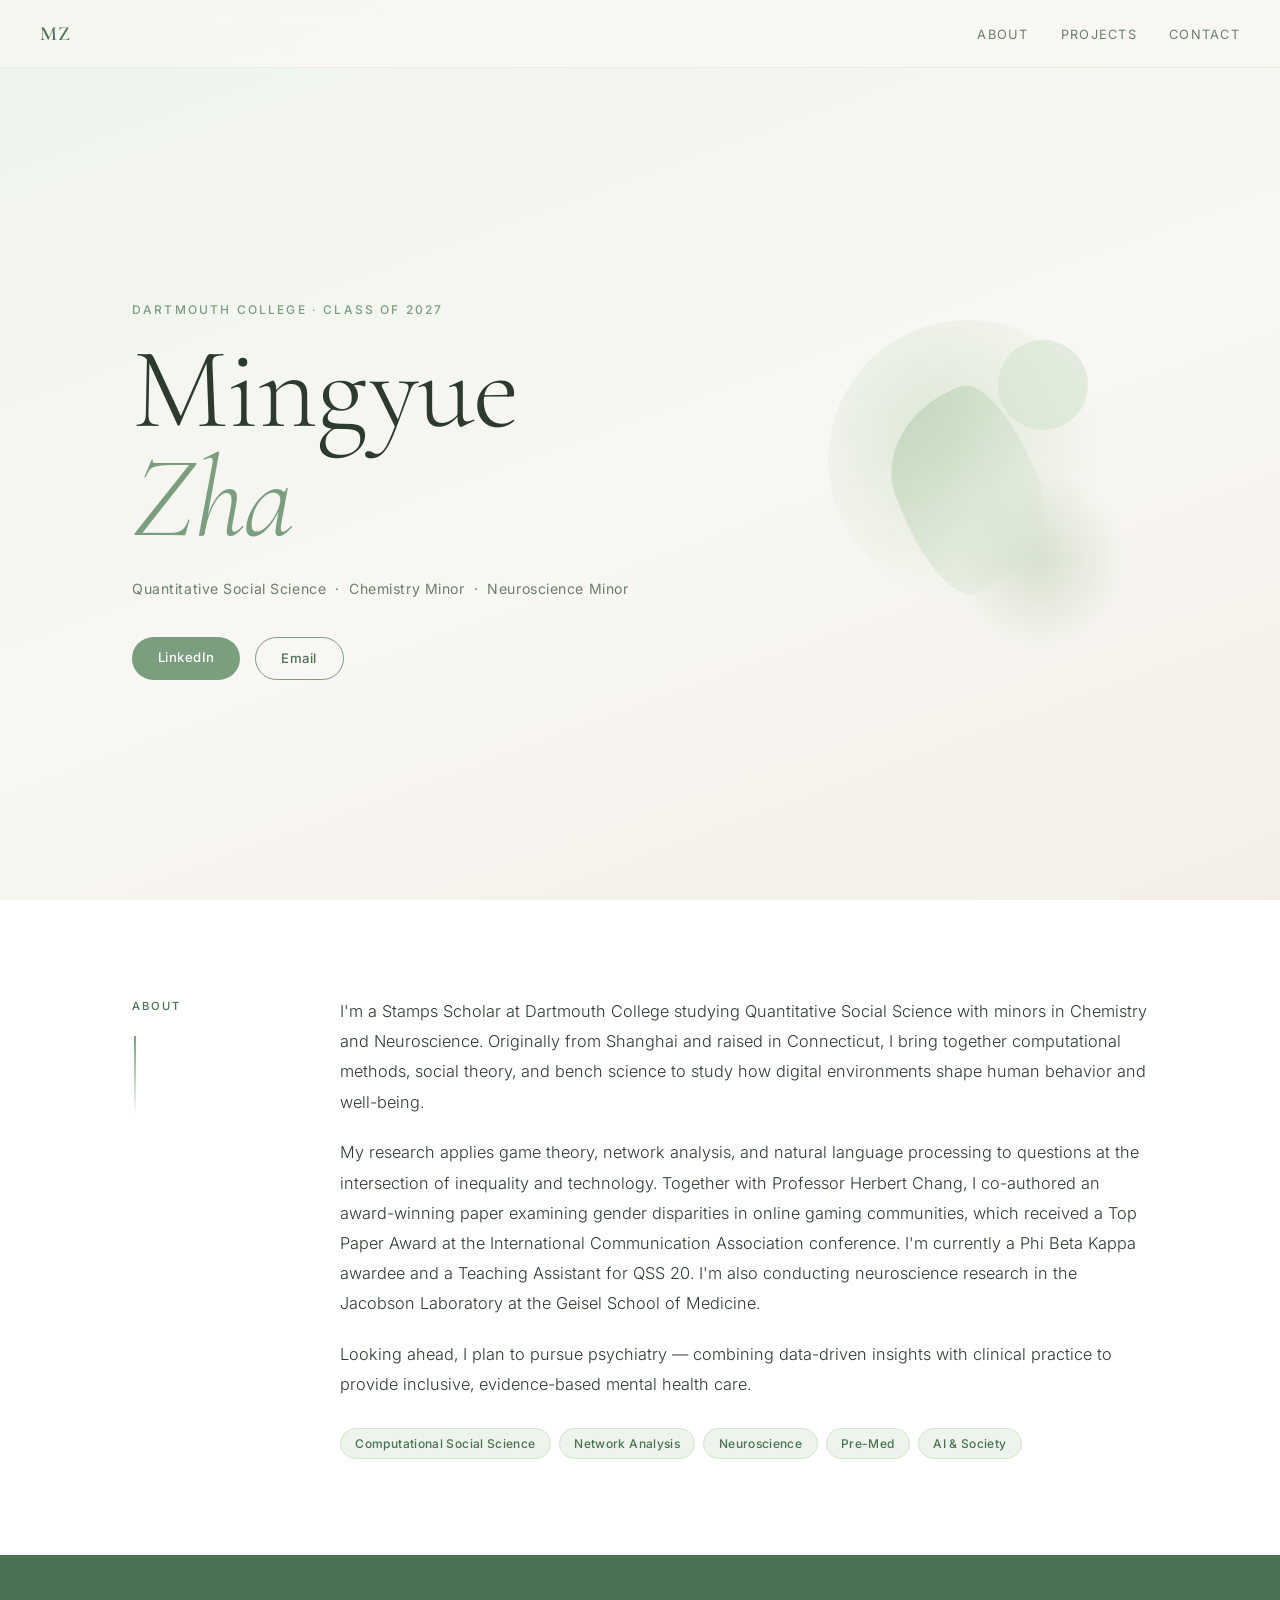
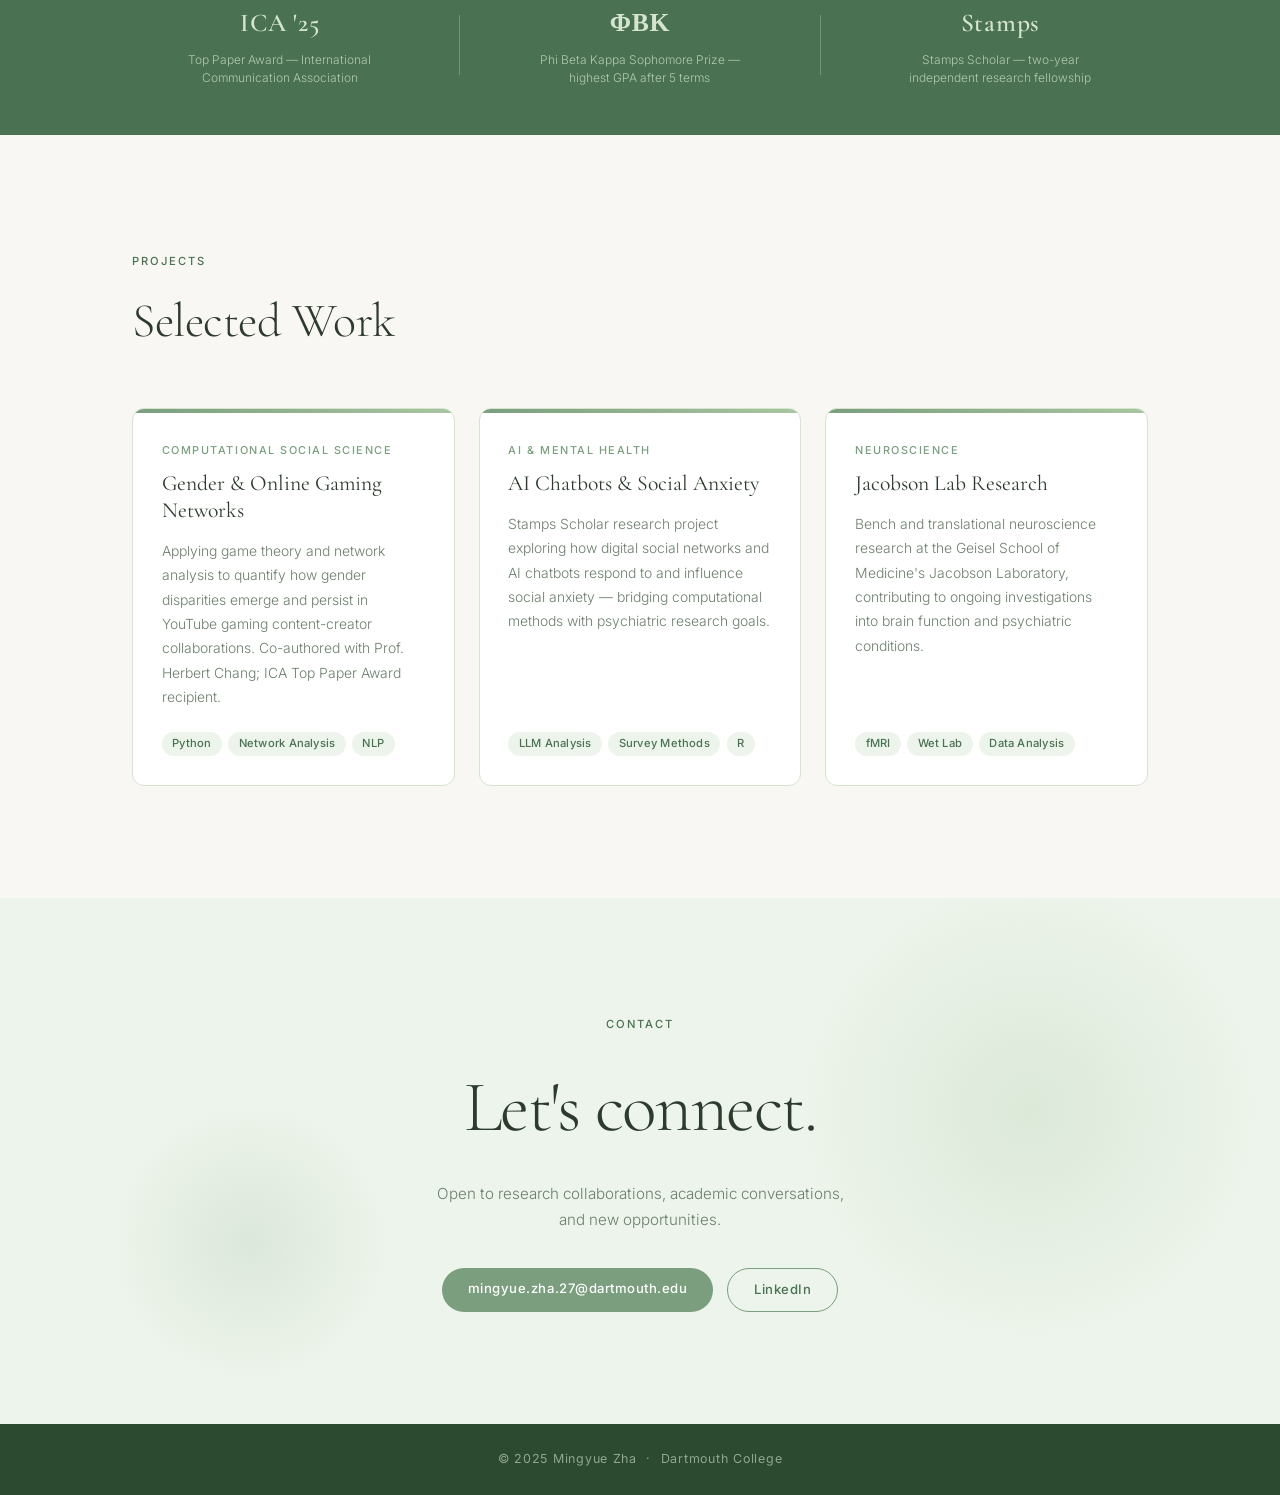
==== index.html @ 01a472b5 "Add files via upload" ====
<!DOCTYPE html>
<html lang="en">
<head>
  <meta charset="UTF-8" />
  <meta name="viewport" content="width=device-width, initial-scale=1.0" />
  <title>Mingyue Zha</title>
  <link rel="stylesheet" href="style.css" />
  <link rel="preconnect" href="https://fonts.googleapis.com" />
  <link rel="preconnect" href="https://fonts.gstatic.com" crossorigin />
  <link href="https://fonts.googleapis.com/css2?family=Cormorant+Garamond:ital,wght@0,300;0,400;0,600;1,300;1,400&family=Inter:wght@300;400;500&display=swap" rel="stylesheet" />
</head>
<body>

  <!-- Navigation -->
  <nav class="nav">
    <span class="nav-name">MZ</span>
    <ul class="nav-links">
      <li><a href="#about">About</a></li>
      <li><a href="#projects">Projects</a></li>
      <li><a href="#contact">Contact</a></li>
    </ul>
  </nav>

  <!-- Hero -->
  <header class="hero" id="about">
    <div class="hero-inner">
      <div class="hero-text">
        <p class="hero-tag">Dartmouth College · Class of 2027</p>
        <h1 class="hero-name">Mingyue<br><em>Zha</em></h1>
        <p class="hero-subtitle">
          Quantitative Social Science &nbsp;·&nbsp;
          Chemistry Minor &nbsp;·&nbsp; Neuroscience Minor
        </p>
        <div class="hero-links">
          <a class="btn" href="https://www.linkedin.com/in/mingyuezha/" target="_blank" rel="noopener">LinkedIn</a>
          <a class="btn btn-outline" href="mailto:mingyue.zha.27@dartmouth.edu">Email</a>
        </div>
      </div>
      <div class="hero-deco" aria-hidden="true">
        <div class="deco-circle deco-1"></div>
        <div class="deco-circle deco-2"></div>
        <div class="deco-circle deco-3"></div>
        <div class="deco-leaf"></div>
      </div>
    </div>
  </header>

  <!-- Bio -->
  <section class="bio-section">
    <div class="container bio-grid">
      <div class="bio-label-col">
        <span class="section-label">About</span>
        <div class="bio-line"></div>
      </div>
      <div class="bio-content">
        <p class="bio-text">
          I'm a Stamps Scholar at Dartmouth College studying Quantitative Social Science
          with minors in Chemistry and Neuroscience. Originally from Shanghai and raised in
          Connecticut, I bring together computational methods, social theory, and bench science
          to study how digital environments shape human behavior and well-being.
        </p>
        <p class="bio-text">
          My research applies game theory, network analysis, and natural language processing
          to questions at the intersection of inequality and technology. Together with
          Professor Herbert Chang, I co-authored an award-winning paper examining gender
          disparities in online gaming communities, which received a Top Paper Award at the
          International Communication Association conference. I'm currently a Phi Beta Kappa
          awardee and a Teaching Assistant for QSS 20. I'm also conducting neuroscience
          research in the Jacobson Laboratory at the Geisel School of Medicine.
        </p>
        <p class="bio-text">
          Looking ahead, I plan to pursue psychiatry — combining data-driven insights with
          clinical practice to provide inclusive, evidence-based mental health care.
        </p>
        <div class="bio-tags">
          <span class="tag">Computational Social Science</span>
          <span class="tag">Network Analysis</span>
          <span class="tag">Neuroscience</span>
          <span class="tag">Pre-Med</span>
          <span class="tag">AI &amp; Society</span>
        </div>
      </div>
    </div>
  </section>

  <!-- Achievements strip -->
  <section class="achievements">
    <div class="container achievements-grid">
      <div class="achievement-item">
        <span class="achievement-num">ICA '25</span>
        <span class="achievement-desc">Top Paper Award — International Communication Association</span>
      </div>
      <div class="divider-v" aria-hidden="true"></div>
      <div class="achievement-item">
        <span class="achievement-num">ΦΒΚ</span>
        <span class="achievement-desc">Phi Beta Kappa Sophomore Prize — highest GPA after 5 terms</span>
      </div>
      <div class="divider-v" aria-hidden="true"></div>
      <div class="achievement-item">
        <span class="achievement-num">Stamps</span>
        <span class="achievement-desc">Stamps Scholar — two-year independent research fellowship</span>
      </div>
    </div>
  </section>

  <!-- Projects -->
  <section class="projects-section" id="projects">
    <div class="container">
      <div class="section-header">
        <span class="section-label">Projects</span>
        <h2 class="section-title">Selected Work</h2>
      </div>
      <div class="projects-grid">

        <article class="project-card">
          <div class="card-accent"></div>
          <div class="card-body">
            <span class="card-tag">Computational Social Science</span>
            <h3 class="card-title">Gender &amp; Online Gaming Networks</h3>
            <p class="card-desc">
              Applying game theory and network analysis to quantify how gender disparities
              emerge and persist in YouTube gaming content-creator collaborations.
              Co-authored with Prof. Herbert Chang; ICA Top Paper Award recipient.
            </p>
            <div class="card-footer">
              <span class="card-tech">Python</span>
              <span class="card-tech">Network Analysis</span>
              <span class="card-tech">NLP</span>
            </div>
          </div>
        </article>

        <article class="project-card">
          <div class="card-accent"></div>
          <div class="card-body">
            <span class="card-tag">AI &amp; Mental Health</span>
            <h3 class="card-title">AI Chatbots &amp; Social Anxiety</h3>
            <p class="card-desc">
              Stamps Scholar research project exploring how digital social networks and
              AI chatbots respond to and influence social anxiety — bridging computational
              methods with psychiatric research goals.
            </p>
            <div class="card-footer">
              <span class="card-tech">LLM Analysis</span>
              <span class="card-tech">Survey Methods</span>
              <span class="card-tech">R</span>
            </div>
          </div>
        </article>

        <article class="project-card">
          <div class="card-accent"></div>
          <div class="card-body">
            <span class="card-tag">Neuroscience</span>
            <h3 class="card-title">Jacobson Lab Research</h3>
            <p class="card-desc">
              Bench and translational neuroscience research at the Geisel School of
              Medicine's Jacobson Laboratory, contributing to ongoing investigations
              into brain function and psychiatric conditions.
            </p>
            <div class="card-footer">
              <span class="card-tech">fMRI</span>
              <span class="card-tech">Wet Lab</span>
              <span class="card-tech">Data Analysis</span>
            </div>
          </div>
        </article>

      </div>
    </div>
  </section>

  <!-- Contact -->
  <section class="contact-section" id="contact">
    <div class="container contact-inner">
      <div class="contact-deco" aria-hidden="true">
        <div class="deco-circle deco-c1"></div>
        <div class="deco-circle deco-c2"></div>
      </div>
      <p class="section-label">Contact</p>
      <h2 class="contact-heading">Let's connect.</h2>
      <p class="contact-sub">
        Open to research collaborations, academic conversations, and new opportunities.
      </p>
      <div class="contact-links">
        <a class="btn" href="mailto:mingyue.zha.27@dartmouth.edu">
          mingyue.zha.27@dartmouth.edu
        </a>
        <a class="btn btn-outline" href="https://www.linkedin.com/in/mingyuezha/" target="_blank" rel="noopener">
          LinkedIn
        </a>
      </div>
    </div>
  </section>

  <!-- Footer -->
  <footer class="footer">
    <p>© 2025 Mingyue Zha &nbsp;·&nbsp; Dartmouth College</p>
  </footer>

</body>
</html>
---- style.css ----
/* ===== Reset & Base ===== */
*, *::before, *::after {
  box-sizing: border-box;
  margin: 0;
  padding: 0;
}

:root {
  --sage:        #7A9E7E;
  --sage-light:  #A8C5A0;
  --sage-pale:   #D4E4CF;
  --sage-mist:   #EDF4EB;
  --sage-deep:   #4A7252;
  --sage-dark:   #2C4A30;
  --cream:       #F9F7F3;
  --cream-warm:  #F3EFE8;
  --text:        #2D3B2E;
  --text-muted:  #6B7F6C;
  --white:       #FFFFFF;

  --font-serif:  'Cormorant Garamond', Georgia, serif;
  --font-sans:   'Inter', system-ui, sans-serif;

  --radius:      12px;
  --radius-sm:   6px;
  --transition:  0.28s ease;
}

html {
  scroll-behavior: smooth;
}

body {
  font-family: var(--font-sans);
  background-color: var(--cream);
  color: var(--text);
  line-height: 1.6;
  font-size: 16px;
  overflow-x: hidden;
}

a {
  color: inherit;
  text-decoration: none;
}

/* ===== Utility ===== */
.container {
  max-width: 1080px;
  margin: 0 auto;
  padding: 0 2rem;
}

.section-label {
  display: inline-block;
  font-family: var(--font-sans);
  font-size: 0.7rem;
  font-weight: 500;
  letter-spacing: 0.18em;
  text-transform: uppercase;
  color: var(--sage-deep);
  margin-bottom: 0.5rem;
}

/* ===== Buttons ===== */
.btn {
  display: inline-block;
  padding: 0.65rem 1.6rem;
  background: var(--sage);
  color: var(--white);
  border-radius: 100px;
  font-family: var(--font-sans);
  font-size: 0.82rem;
  font-weight: 500;
  letter-spacing: 0.04em;
  transition: background var(--transition), transform var(--transition), box-shadow var(--transition);
}

.btn:hover {
  background: var(--sage-deep);
  transform: translateY(-2px);
  box-shadow: 0 6px 20px rgba(74, 114, 82, 0.22);
}

.btn-outline {
  background: transparent;
  color: var(--sage-deep);
  border: 1.5px solid var(--sage);
}

.btn-outline:hover {
  background: var(--sage-mist);
  color: var(--sage-deep);
  box-shadow: 0 6px 20px rgba(74, 114, 82, 0.12);
}

/* ===== Navigation ===== */
.nav {
  position: fixed;
  top: 0;
  left: 0;
  right: 0;
  z-index: 100;
  display: flex;
  align-items: center;
  justify-content: space-between;
  padding: 1.1rem 2.5rem;
  background: rgba(249, 247, 243, 0.88);
  backdrop-filter: blur(14px);
  -webkit-backdrop-filter: blur(14px);
  border-bottom: 1px solid rgba(212, 228, 207, 0.5);
}

.nav-name {
  font-family: var(--font-serif);
  font-size: 1.25rem;
  font-weight: 600;
  color: var(--sage-deep);
  letter-spacing: 0.04em;
}

.nav-links {
  list-style: none;
  display: flex;
  gap: 2rem;
}

.nav-links a {
  font-size: 0.8rem;
  font-weight: 400;
  letter-spacing: 0.1em;
  text-transform: uppercase;
  color: var(--text-muted);
  transition: color var(--transition);
}

.nav-links a:hover {
  color: var(--sage-deep);
}

/* ===== Hero ===== */
.hero {
  min-height: 100vh;
  display: flex;
  align-items: center;
  background: linear-gradient(160deg, var(--sage-mist) 0%, var(--cream) 55%, var(--cream-warm) 100%);
  padding-top: 5rem;
  position: relative;
  overflow: hidden;
}

.hero-inner {
  container: inline-size;
  max-width: 1080px;
  margin: 0 auto;
  padding: 4rem 2rem;
  display: flex;
  align-items: center;
  justify-content: space-between;
  gap: 3rem;
  width: 100%;
}

.hero-text {
  max-width: 560px;
}

.hero-tag {
  font-size: 0.75rem;
  font-weight: 500;
  letter-spacing: 0.18em;
  text-transform: uppercase;
  color: var(--sage);
  margin-bottom: 1rem;
}

.hero-name {
  font-family: var(--font-serif);
  font-size: clamp(4rem, 9vw, 7.5rem);
  font-weight: 300;
  line-height: 0.95;
  color: var(--text);
  margin-bottom: 1.4rem;
  letter-spacing: -0.01em;
}

.hero-name em {
  font-style: italic;
  color: var(--sage);
}

.hero-subtitle {
  font-size: 0.88rem;
  color: var(--text-muted);
  letter-spacing: 0.04em;
  margin-bottom: 2.2rem;
  line-height: 1.8;
}

.hero-links {
  display: flex;
  gap: 0.9rem;
  flex-wrap: wrap;
}

/* ===== Hero Decorative ===== */
.hero-deco {
  position: relative;
  width: 360px;
  height: 360px;
  flex-shrink: 0;
}

.deco-circle {
  position: absolute;
  border-radius: 50%;
}

.deco-1 {
  width: 280px;
  height: 280px;
  background: radial-gradient(circle at 40% 40%, var(--sage-pale), transparent 70%);
  top: 10px;
  left: 40px;
  opacity: 0.8;
}

.deco-2 {
  width: 180px;
  height: 180px;
  background: radial-gradient(circle, rgba(168, 197, 160, 0.4), transparent 70%);
  bottom: 20px;
  right: 20px;
}

.deco-3 {
  width: 90px;
  height: 90px;
  background: var(--sage-pale);
  top: 30px;
  right: 60px;
  opacity: 0.6;
}

.deco-leaf {
  position: absolute;
  width: 140px;
  height: 200px;
  background: linear-gradient(145deg, var(--sage-light) 0%, var(--sage-pale) 60%, transparent 100%);
  border-radius: 70% 30% 70% 30% / 40% 60% 40% 60%;
  top: 50%;
  left: 50%;
  transform: translate(-50%, -50%) rotate(-20deg);
  opacity: 0.55;
}

/* ===== Bio Section ===== */
.bio-section {
  padding: 6rem 0;
  background: var(--white);
}

.bio-grid {
  display: grid;
  grid-template-columns: 160px 1fr;
  gap: 0 3rem;
  align-items: start;
}

.bio-label-col {
  display: flex;
  flex-direction: column;
  align-items: flex-start;
  padding-top: 0.15rem;
}

.bio-line {
  width: 2px;
  height: 80px;
  background: linear-gradient(to bottom, var(--sage), transparent);
  margin-top: 0.7rem;
  margin-left: 0.1rem;
}

.bio-text {
  font-size: 1.02rem;
  color: var(--text);
  line-height: 1.85;
  margin-bottom: 1.3rem;
  font-weight: 300;
}

.bio-text:last-of-type {
  margin-bottom: 1.8rem;
}

.bio-tags {
  display: flex;
  flex-wrap: wrap;
  gap: 0.5rem;
}

.tag {
  display: inline-block;
  padding: 0.3rem 0.9rem;
  background: var(--sage-mist);
  color: var(--sage-deep);
  border-radius: 100px;
  font-size: 0.75rem;
  font-weight: 500;
  letter-spacing: 0.03em;
  border: 1px solid var(--sage-pale);
}

/* ===== Achievements Strip ===== */
.achievements {
  background: var(--sage-deep);
  padding: 3rem 0;
}

.achievements-grid {
  display: grid;
  grid-template-columns: 1fr auto 1fr auto 1fr;
  gap: 1rem 2rem;
  align-items: center;
}

.achievement-item {
  display: flex;
  flex-direction: column;
  align-items: center;
  text-align: center;
  gap: 0.4rem;
}

.achievement-num {
  font-family: var(--font-serif);
  font-size: 1.6rem;
  font-weight: 600;
  color: var(--sage-pale);
  letter-spacing: 0.03em;
}

.achievement-desc {
  font-size: 0.75rem;
  color: rgba(212, 228, 207, 0.75);
  line-height: 1.5;
  max-width: 200px;
  font-weight: 300;
}

.divider-v {
  width: 1px;
  height: 60px;
  background: rgba(212, 228, 207, 0.3);
}

/* ===== Projects Section ===== */
.projects-section {
  padding: 7rem 0;
  background: var(--cream);
}

.section-header {
  margin-bottom: 3rem;
}

.section-title {
  font-family: var(--font-serif);
  font-size: clamp(2rem, 4vw, 3rem);
  font-weight: 300;
  color: var(--text);
  letter-spacing: -0.01em;
  margin-top: 0.3rem;
}

.projects-grid {
  display: grid;
  grid-template-columns: repeat(3, 1fr);
  gap: 1.5rem;
}

.project-card {
  background: var(--white);
  border-radius: var(--radius);
  overflow: hidden;
  border: 1px solid var(--sage-pale);
  transition: transform var(--transition), box-shadow var(--transition);
  display: flex;
  flex-direction: column;
}

.project-card:hover {
  transform: translateY(-6px);
  box-shadow: 0 18px 48px rgba(74, 114, 82, 0.12);
}

.card-accent {
  height: 4px;
  background: linear-gradient(90deg, var(--sage), var(--sage-light));
}

.card-body {
  padding: 1.8rem;
  display: flex;
  flex-direction: column;
  flex: 1;
}

.card-tag {
  font-size: 0.68rem;
  font-weight: 500;
  letter-spacing: 0.14em;
  text-transform: uppercase;
  color: var(--sage);
  margin-bottom: 0.7rem;
}

.card-title {
  font-family: var(--font-serif);
  font-size: 1.35rem;
  font-weight: 400;
  line-height: 1.25;
  color: var(--text);
  margin-bottom: 0.9rem;
}

.card-desc {
  font-size: 0.87rem;
  color: var(--text-muted);
  line-height: 1.75;
  flex: 1;
  font-weight: 300;
}

.card-footer {
  margin-top: 1.4rem;
  display: flex;
  flex-wrap: wrap;
  gap: 0.4rem;
}

.card-tech {
  font-size: 0.7rem;
  padding: 0.2rem 0.65rem;
  background: var(--sage-mist);
  color: var(--sage-deep);
  border-radius: 100px;
  font-weight: 500;
  letter-spacing: 0.02em;
}

/* ===== Contact Section ===== */
.contact-section {
  padding: 7rem 0;
  background: var(--sage-mist);
  position: relative;
  overflow: hidden;
}

.contact-inner {
  position: relative;
  z-index: 2;
  text-align: center;
}

.contact-deco {
  position: absolute;
  inset: 0;
  pointer-events: none;
}

.deco-c1 {
  width: 500px;
  height: 500px;
  background: radial-gradient(circle, rgba(168, 197, 160, 0.25), transparent 65%);
  top: -150px;
  right: -100px;
}

.deco-c2 {
  width: 300px;
  height: 300px;
  background: radial-gradient(circle, rgba(122, 158, 126, 0.15), transparent 65%);
  bottom: -80px;
  left: 0;
}

.contact-heading {
  font-family: var(--font-serif);
  font-size: clamp(2.5rem, 6vw, 4.5rem);
  font-weight: 300;
  color: var(--text);
  letter-spacing: -0.02em;
  margin-top: 0.5rem;
  margin-bottom: 1rem;
}

.contact-sub {
  font-size: 0.95rem;
  color: var(--text-muted);
  margin-bottom: 2.2rem;
  font-weight: 300;
  max-width: 420px;
  margin-left: auto;
  margin-right: auto;
  line-height: 1.7;
}

.contact-links {
  display: flex;
  gap: 0.9rem;
  justify-content: center;
  flex-wrap: wrap;
}

/* ===== Footer ===== */
.footer {
  background: var(--sage-dark);
  color: rgba(212, 228, 207, 0.6);
  text-align: center;
  padding: 1.6rem 2rem;
  font-size: 0.78rem;
  letter-spacing: 0.06em;
}

/* ===== Responsive ===== */
@media (max-width: 900px) {
  .hero-deco {
    display: none;
  }

  .hero-inner {
    justify-content: flex-start;
  }

  .bio-grid {
    grid-template-columns: 1fr;
    gap: 1rem;
  }

  .bio-label-col {
    flex-direction: row;
    align-items: center;
    gap: 1rem;
  }

  .bio-line {
    width: 40px;
    height: 2px;
    margin-top: 0;
    background: linear-gradient(to right, var(--sage), transparent);
  }

  .achievements-grid {
    grid-template-columns: 1fr;
    gap: 2rem;
    text-align: center;
  }

  .divider-v {
    width: 60px;
    height: 1px;
    background: rgba(212, 228, 207, 0.3);
    margin: 0 auto;
  }

  .projects-grid {
    grid-template-columns: 1fr;
  }
}

@media (max-width: 600px) {
  .nav {
    padding: 1rem 1.2rem;
  }

  .nav-links {
    gap: 1.2rem;
  }

  .hero-name {
    font-size: 3.8rem;
  }

  .container {
    padding: 0 1.2rem;
  }

  .bio-section,
  .projects-section,
  .contact-section {
    padding: 4rem 0;
  }

  .achievements {
    padding: 2.5rem 0;
  }
}
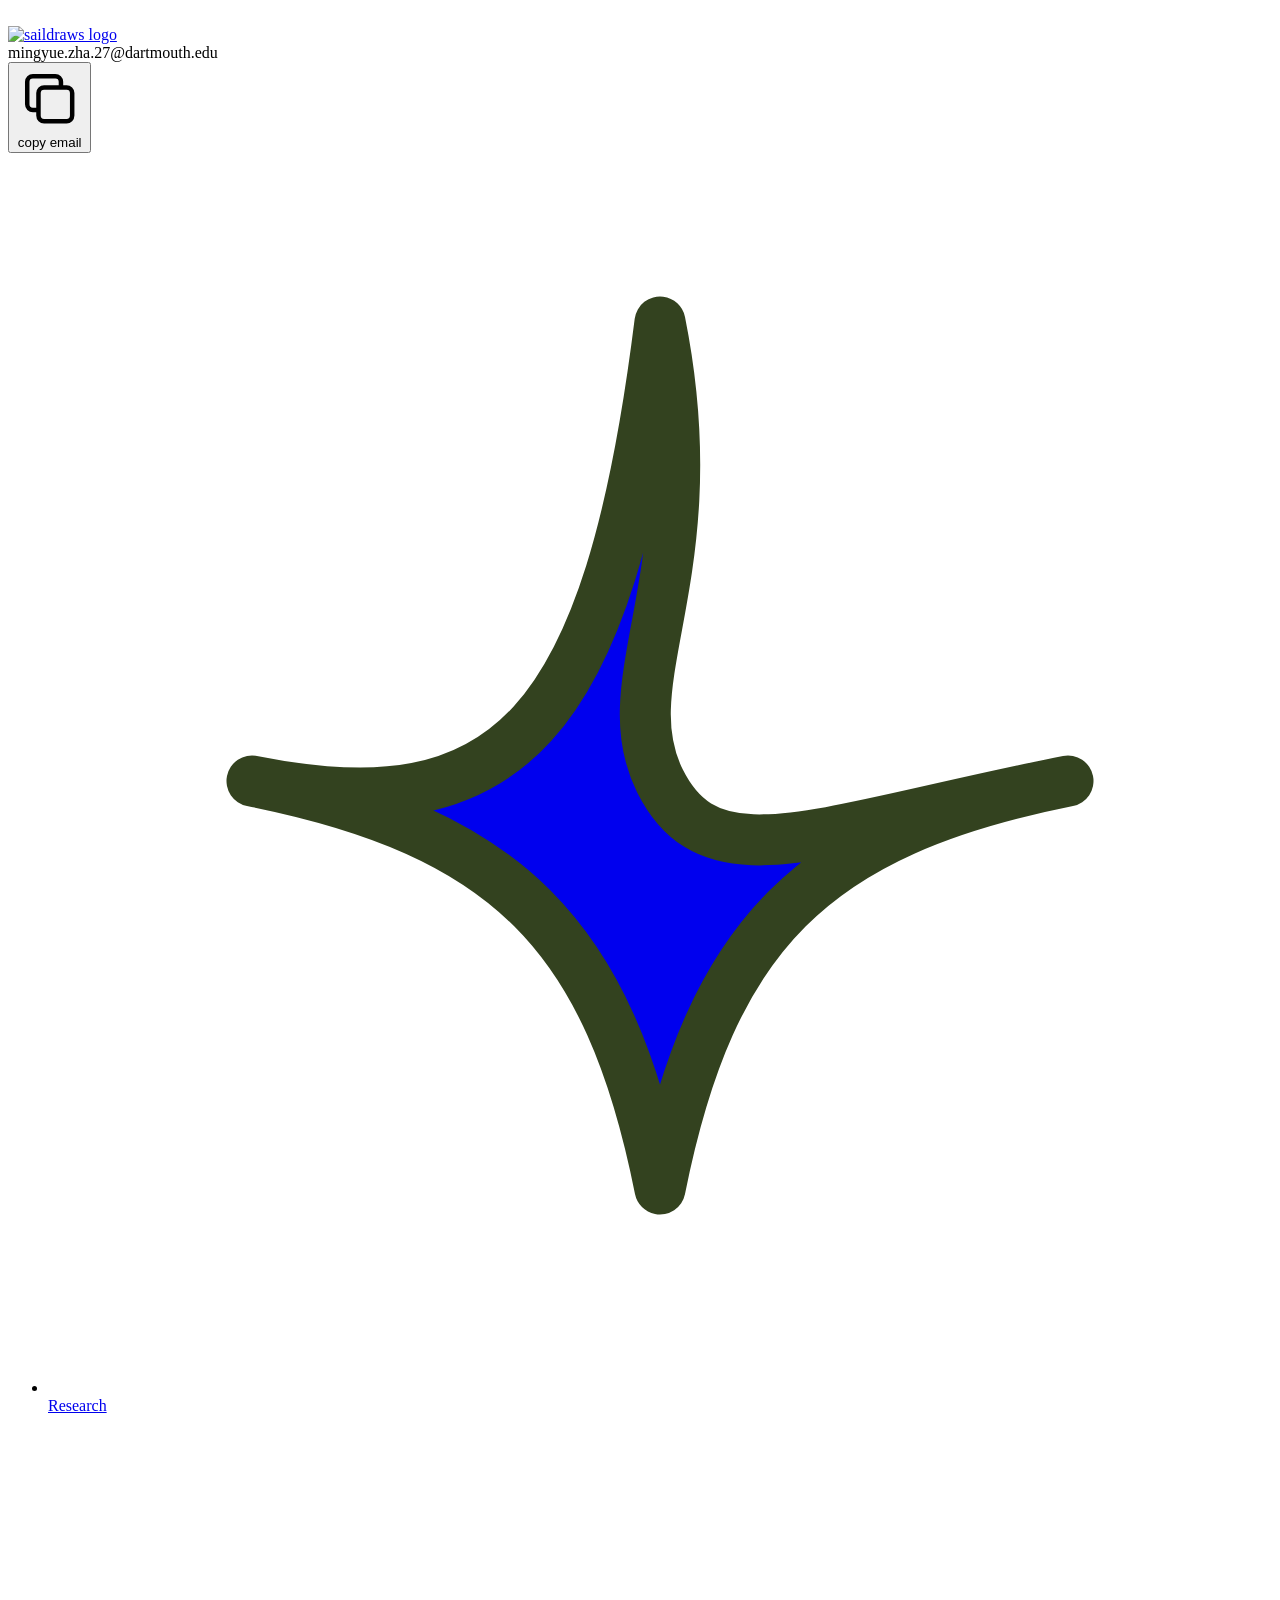
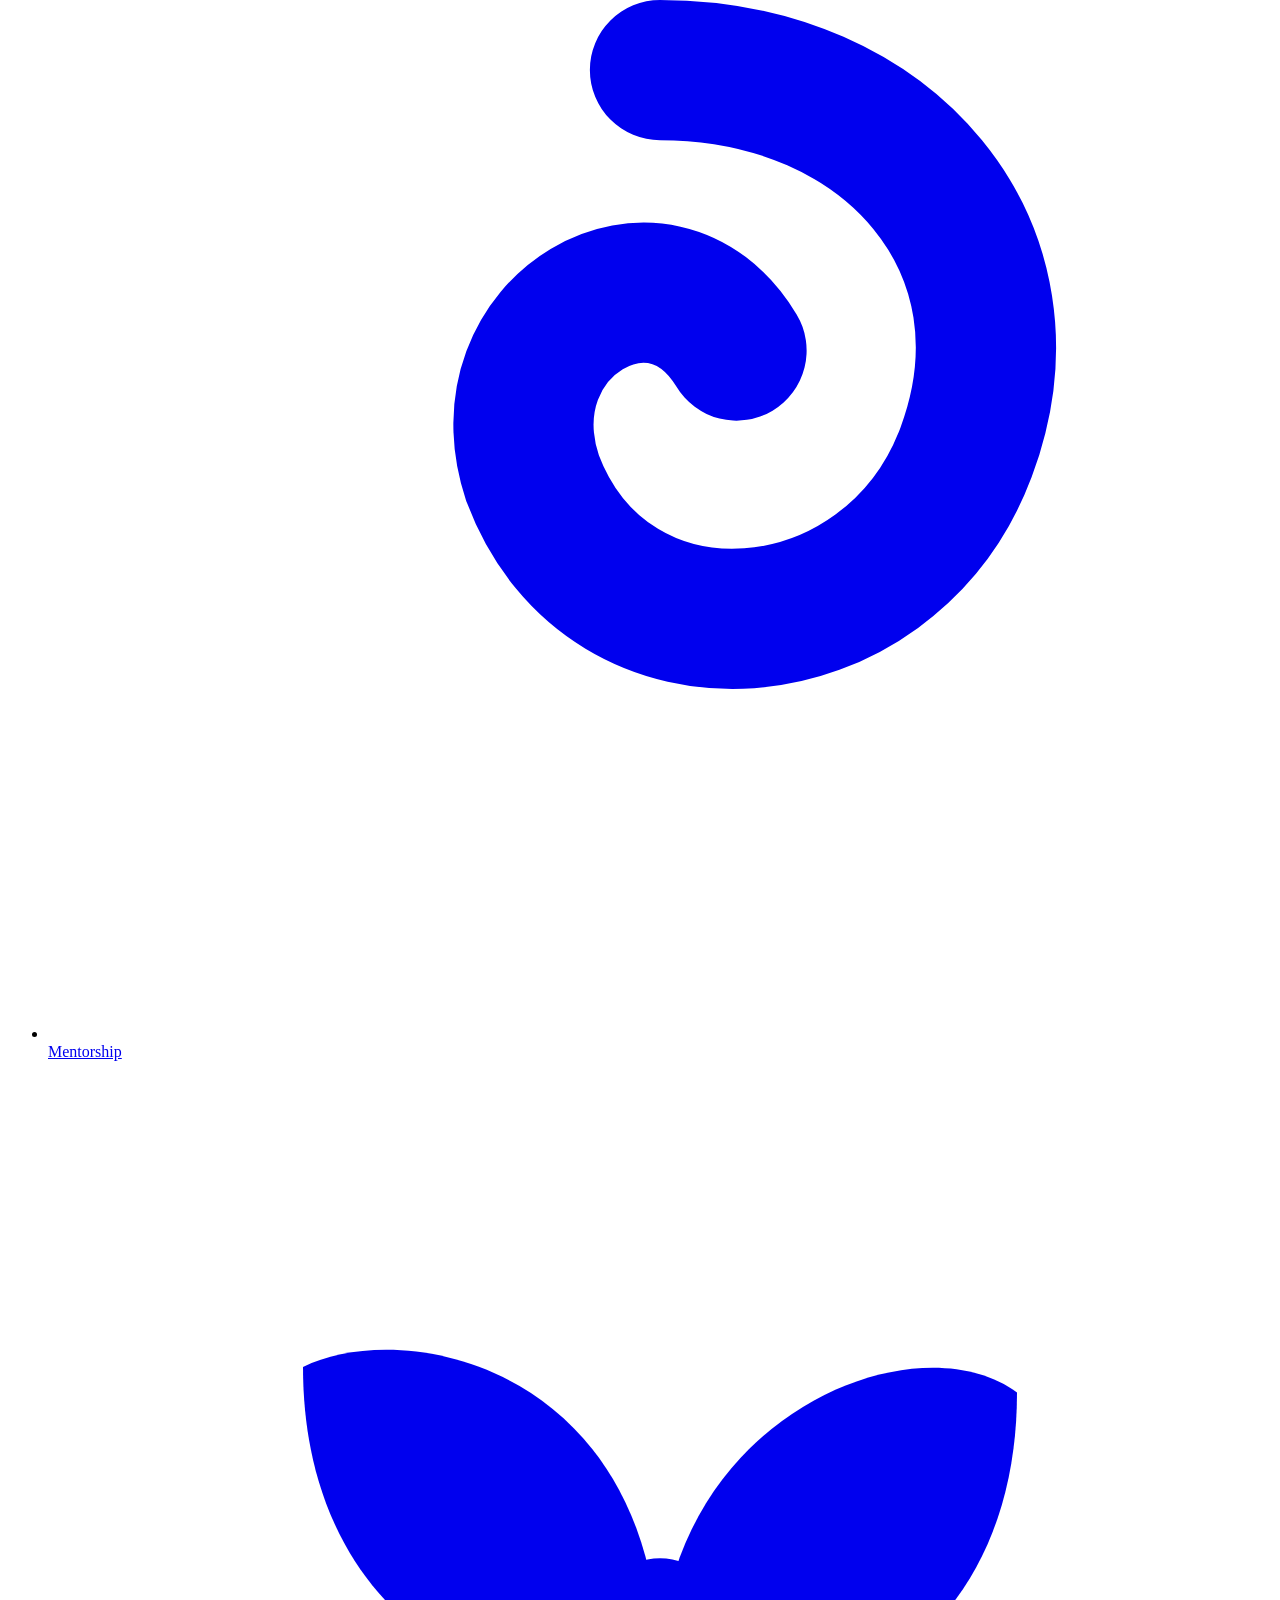
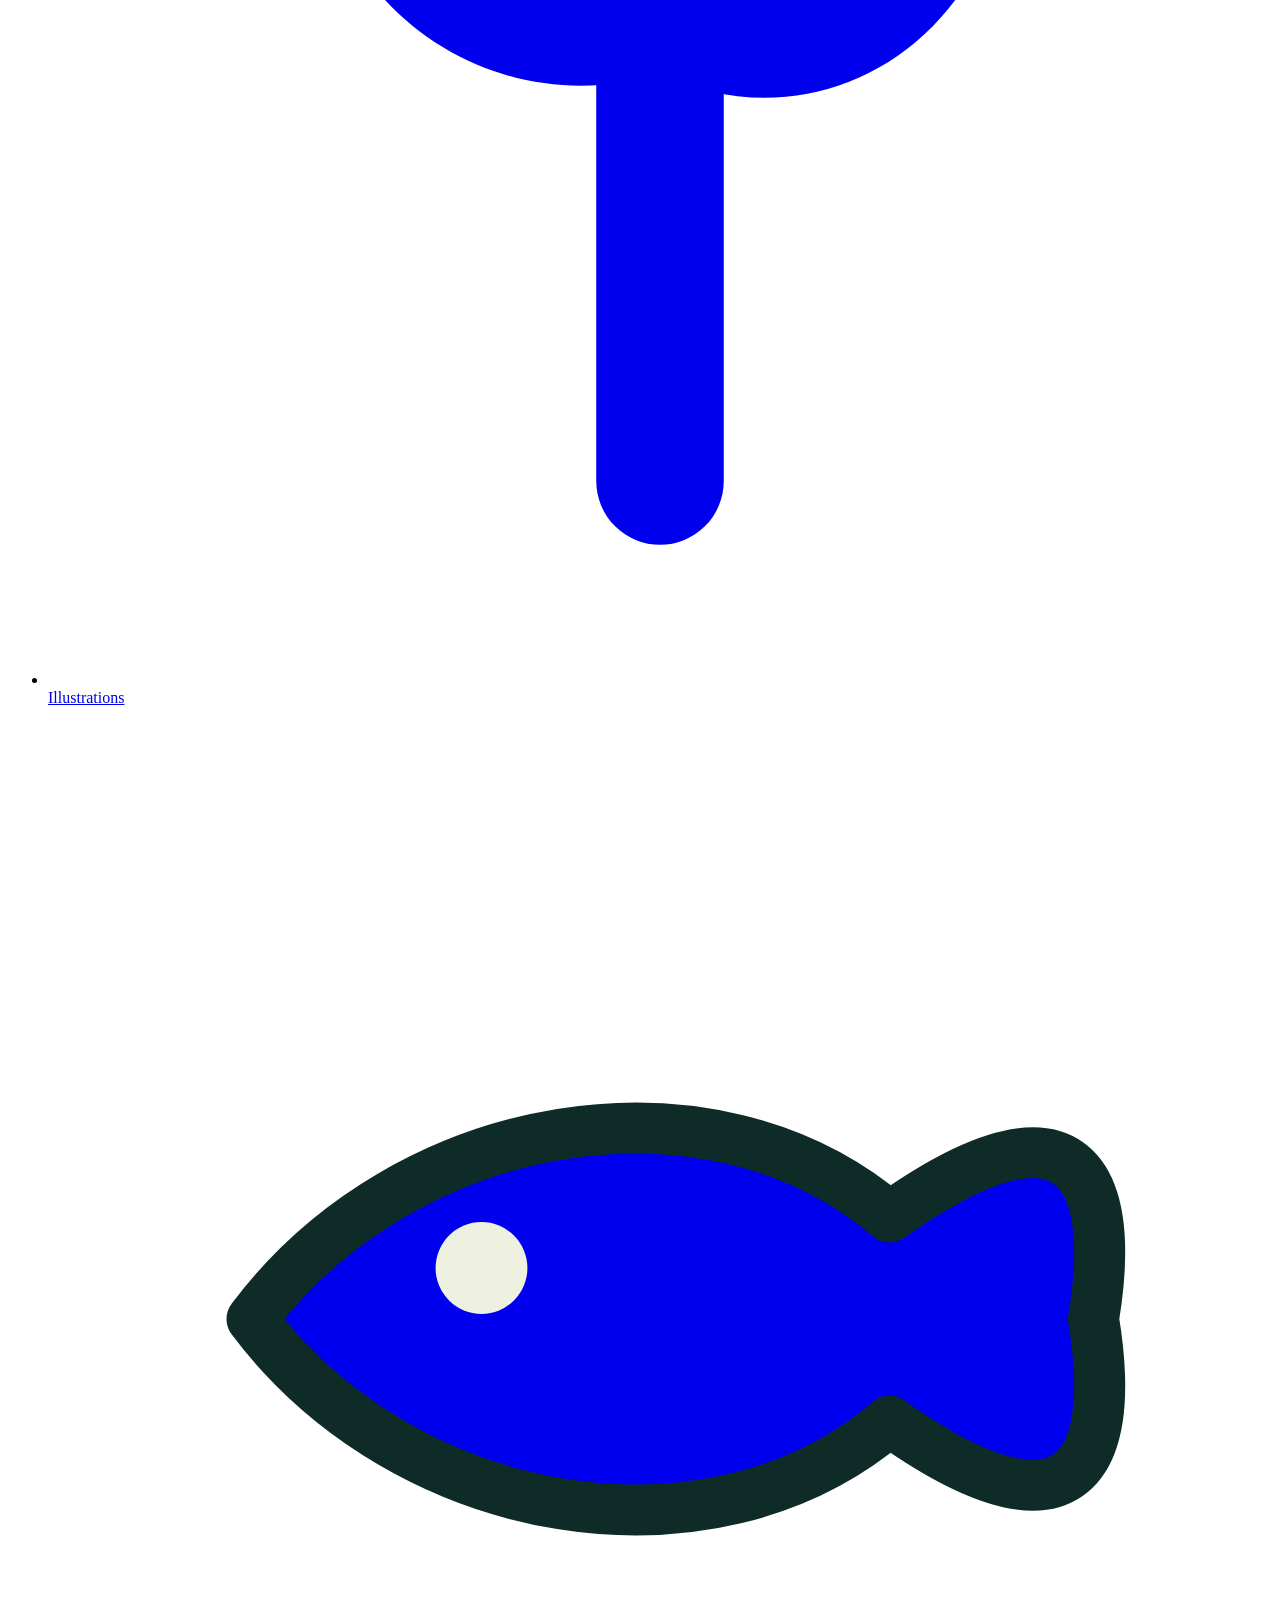
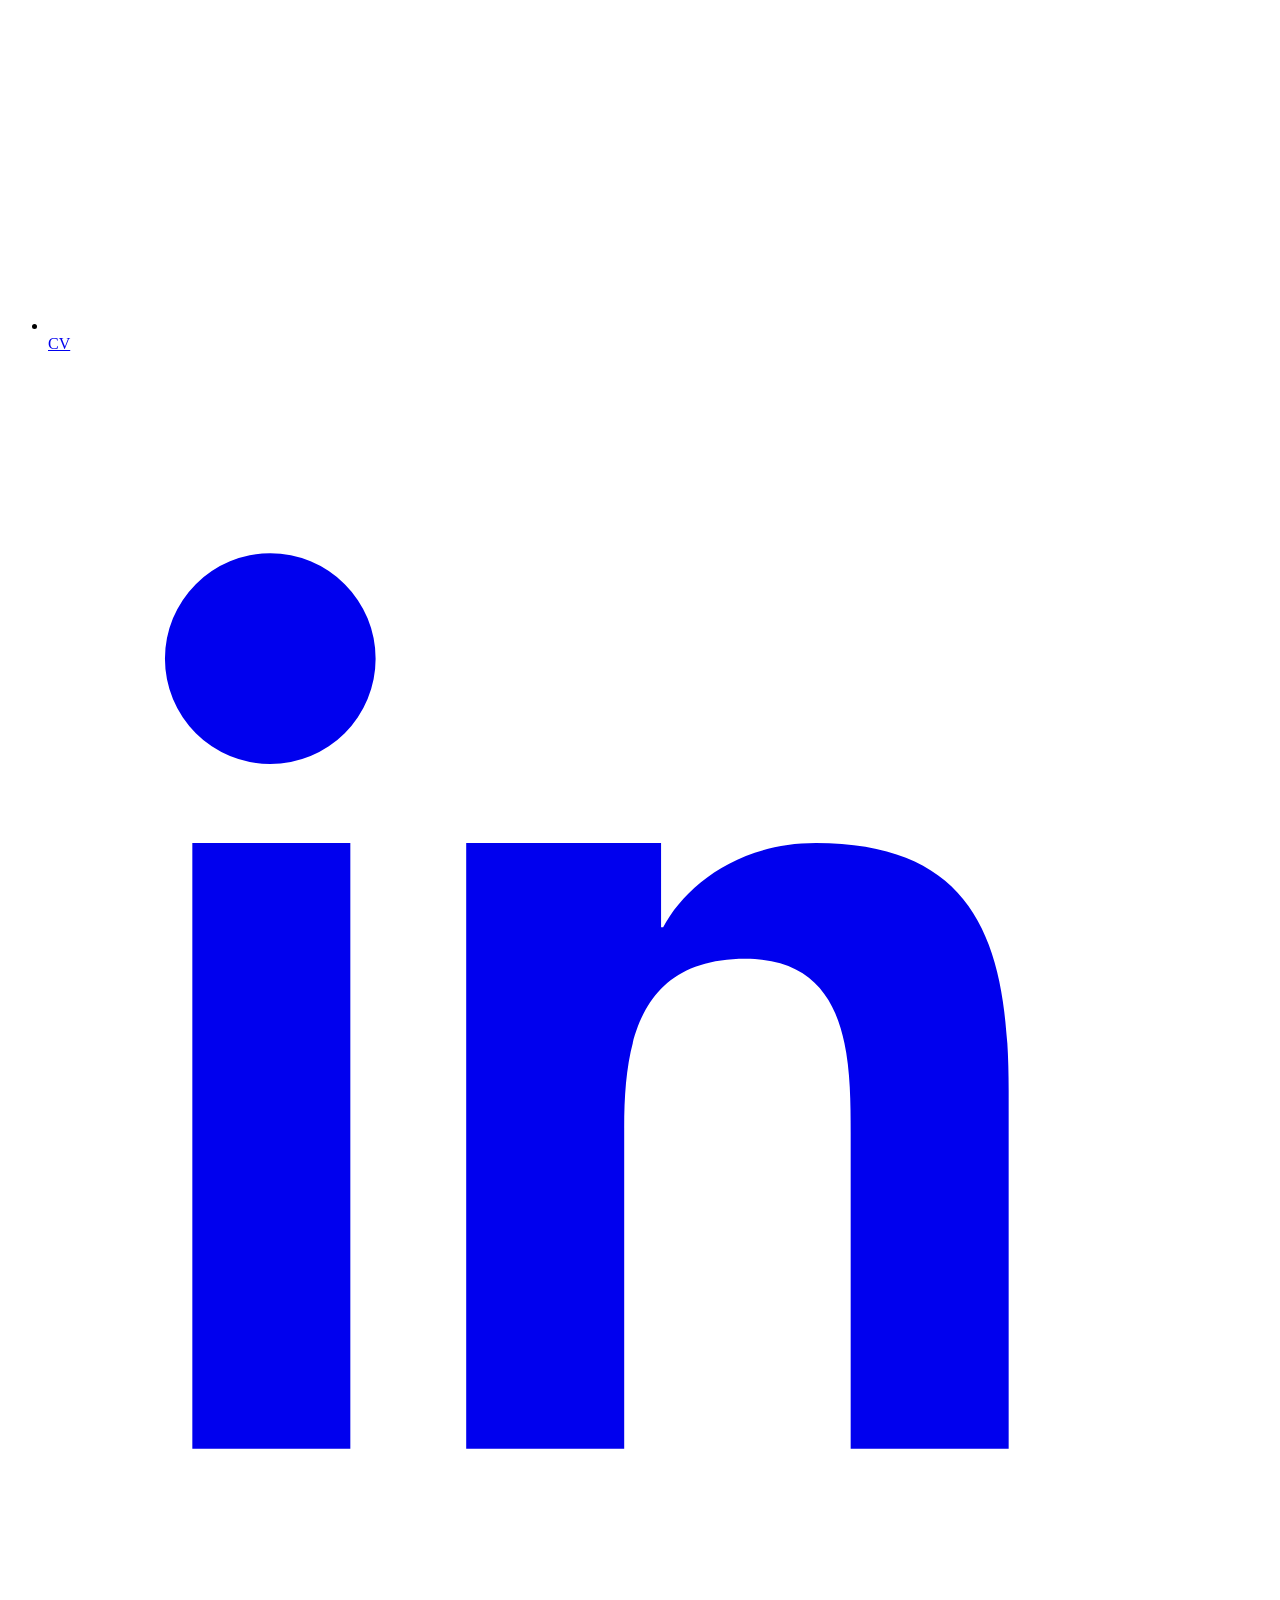
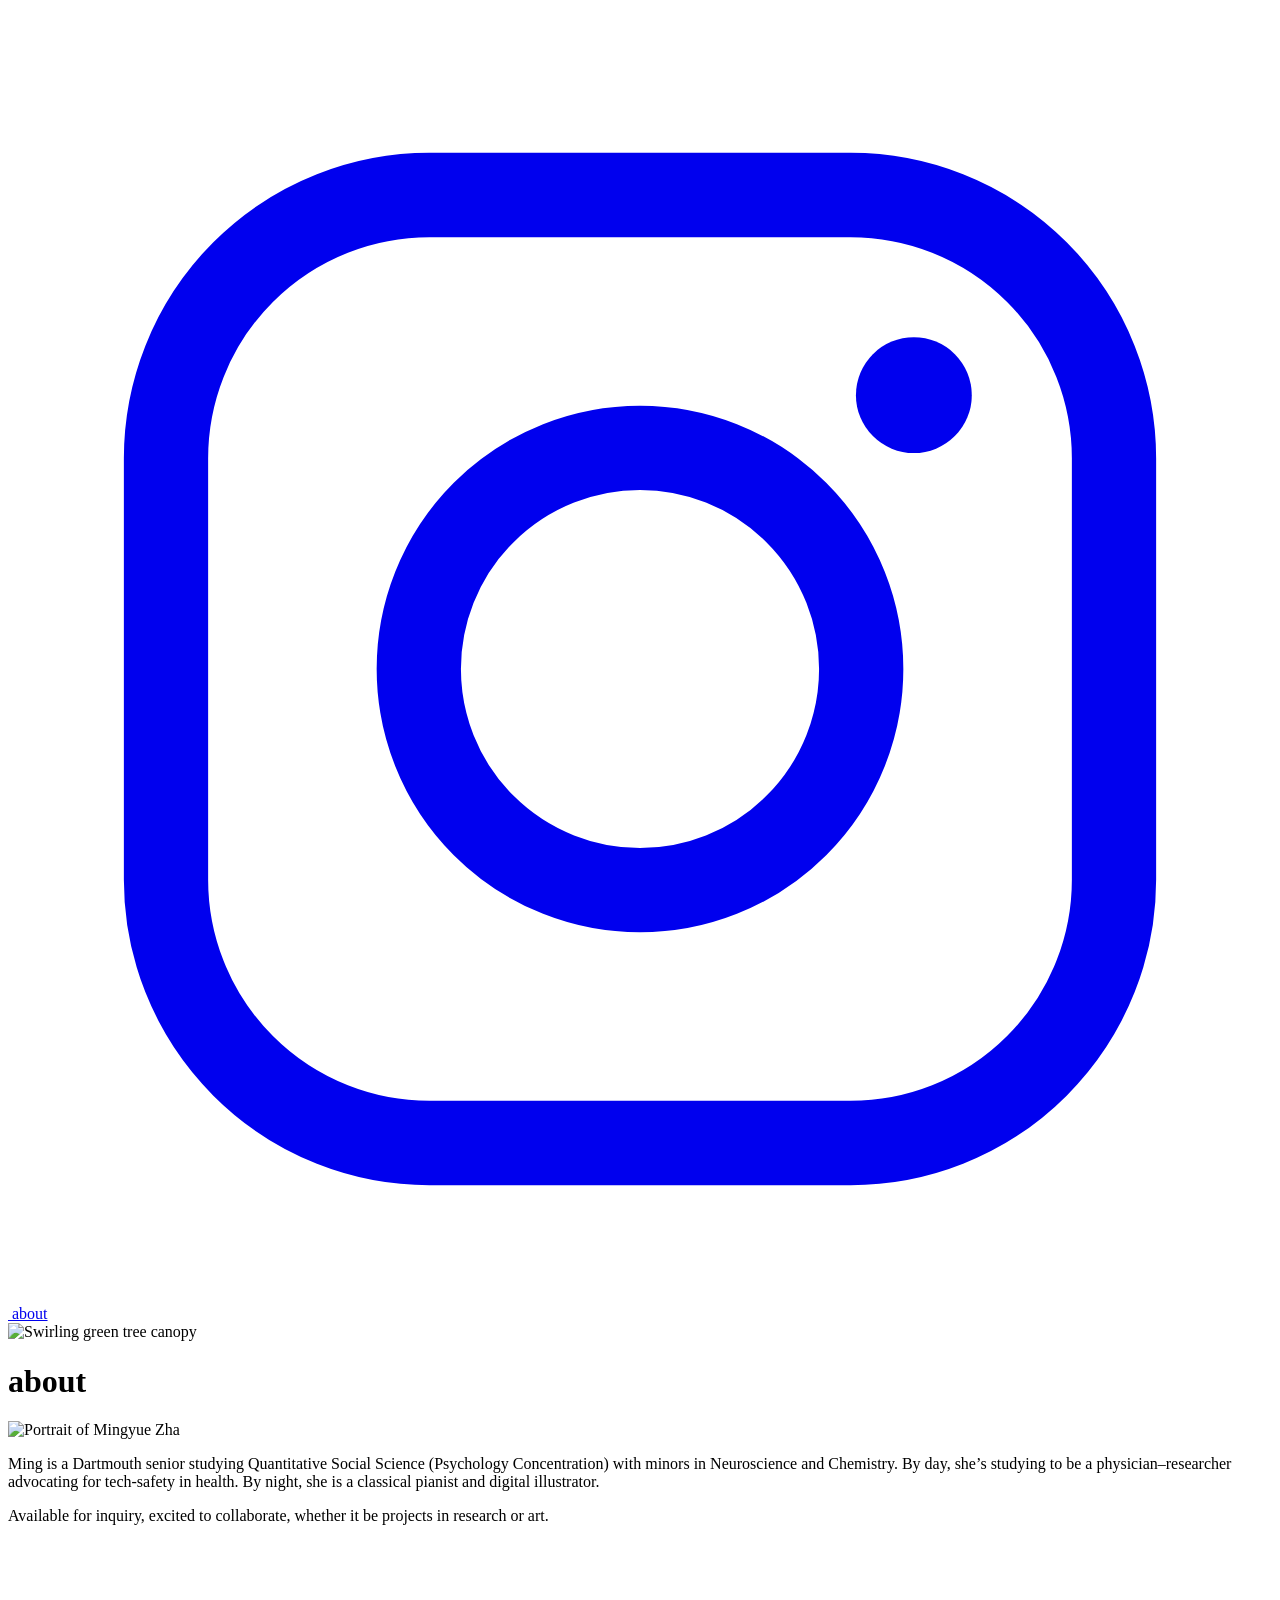
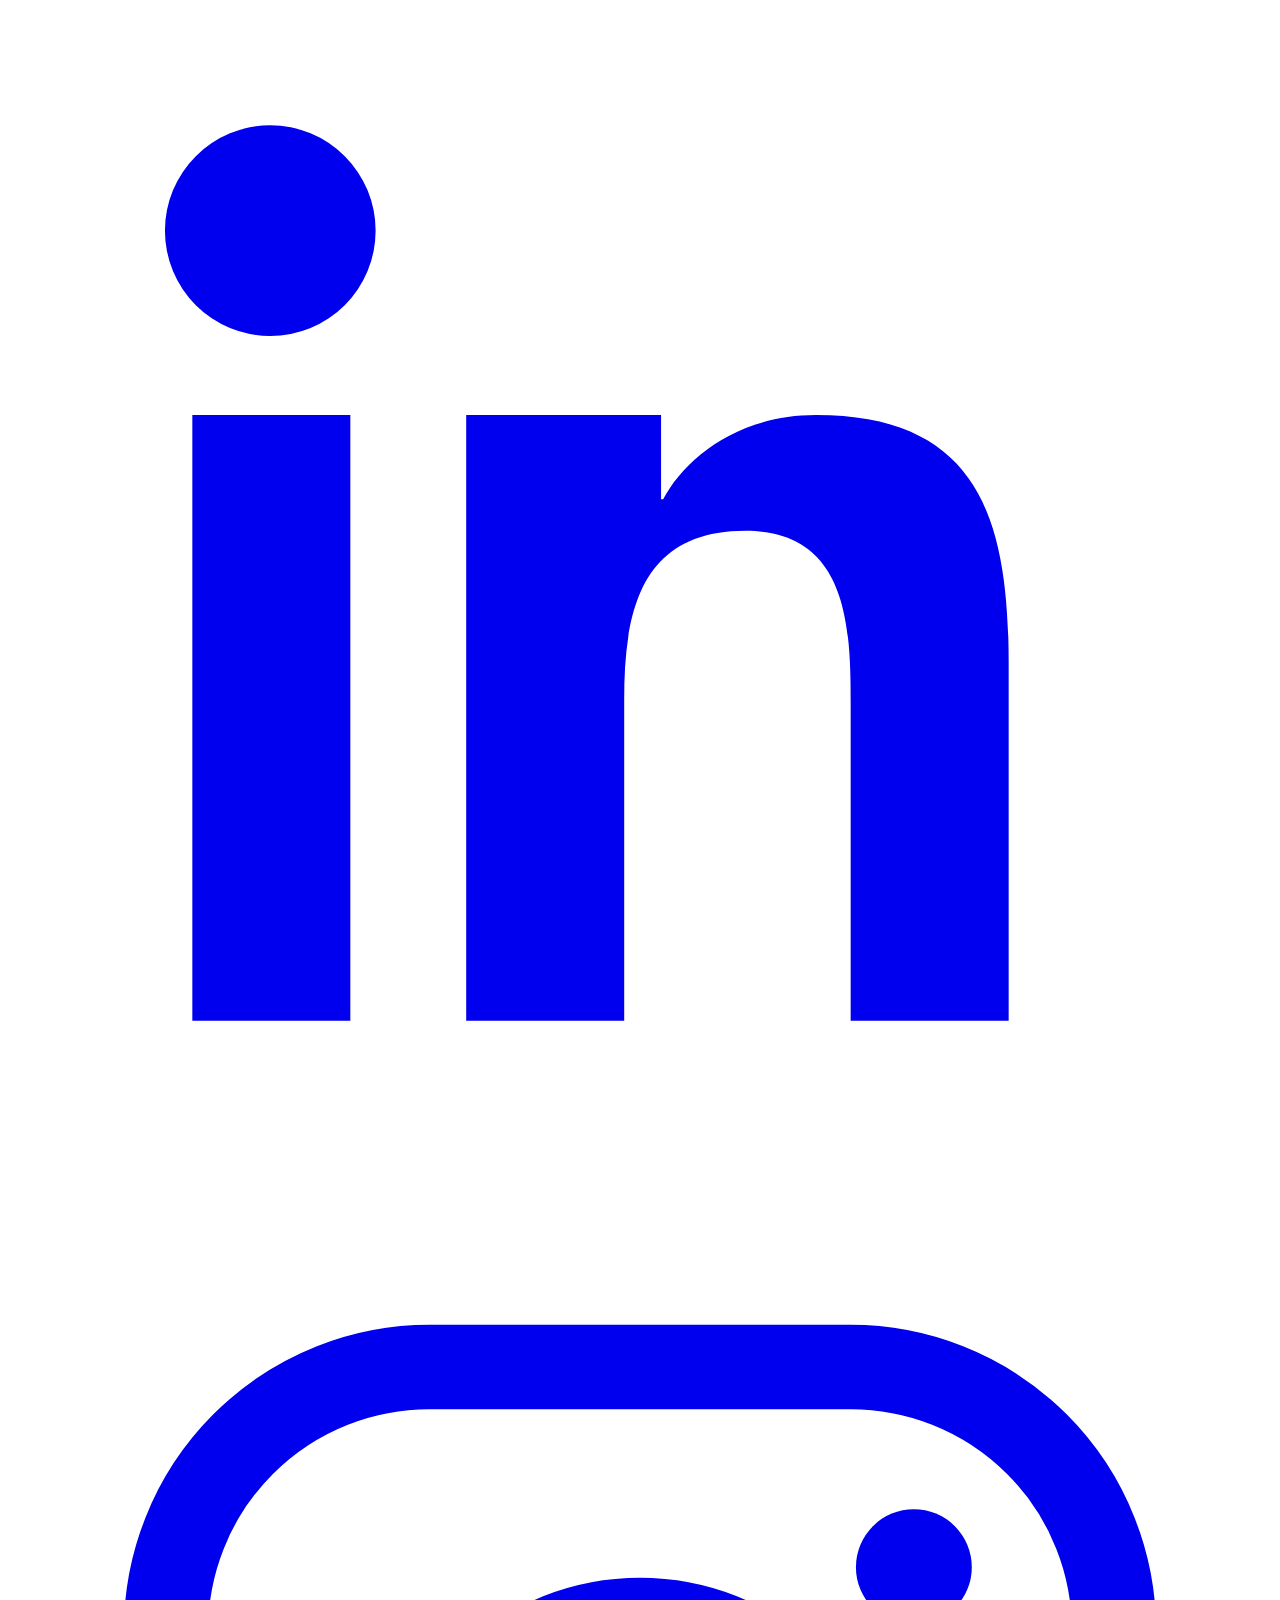
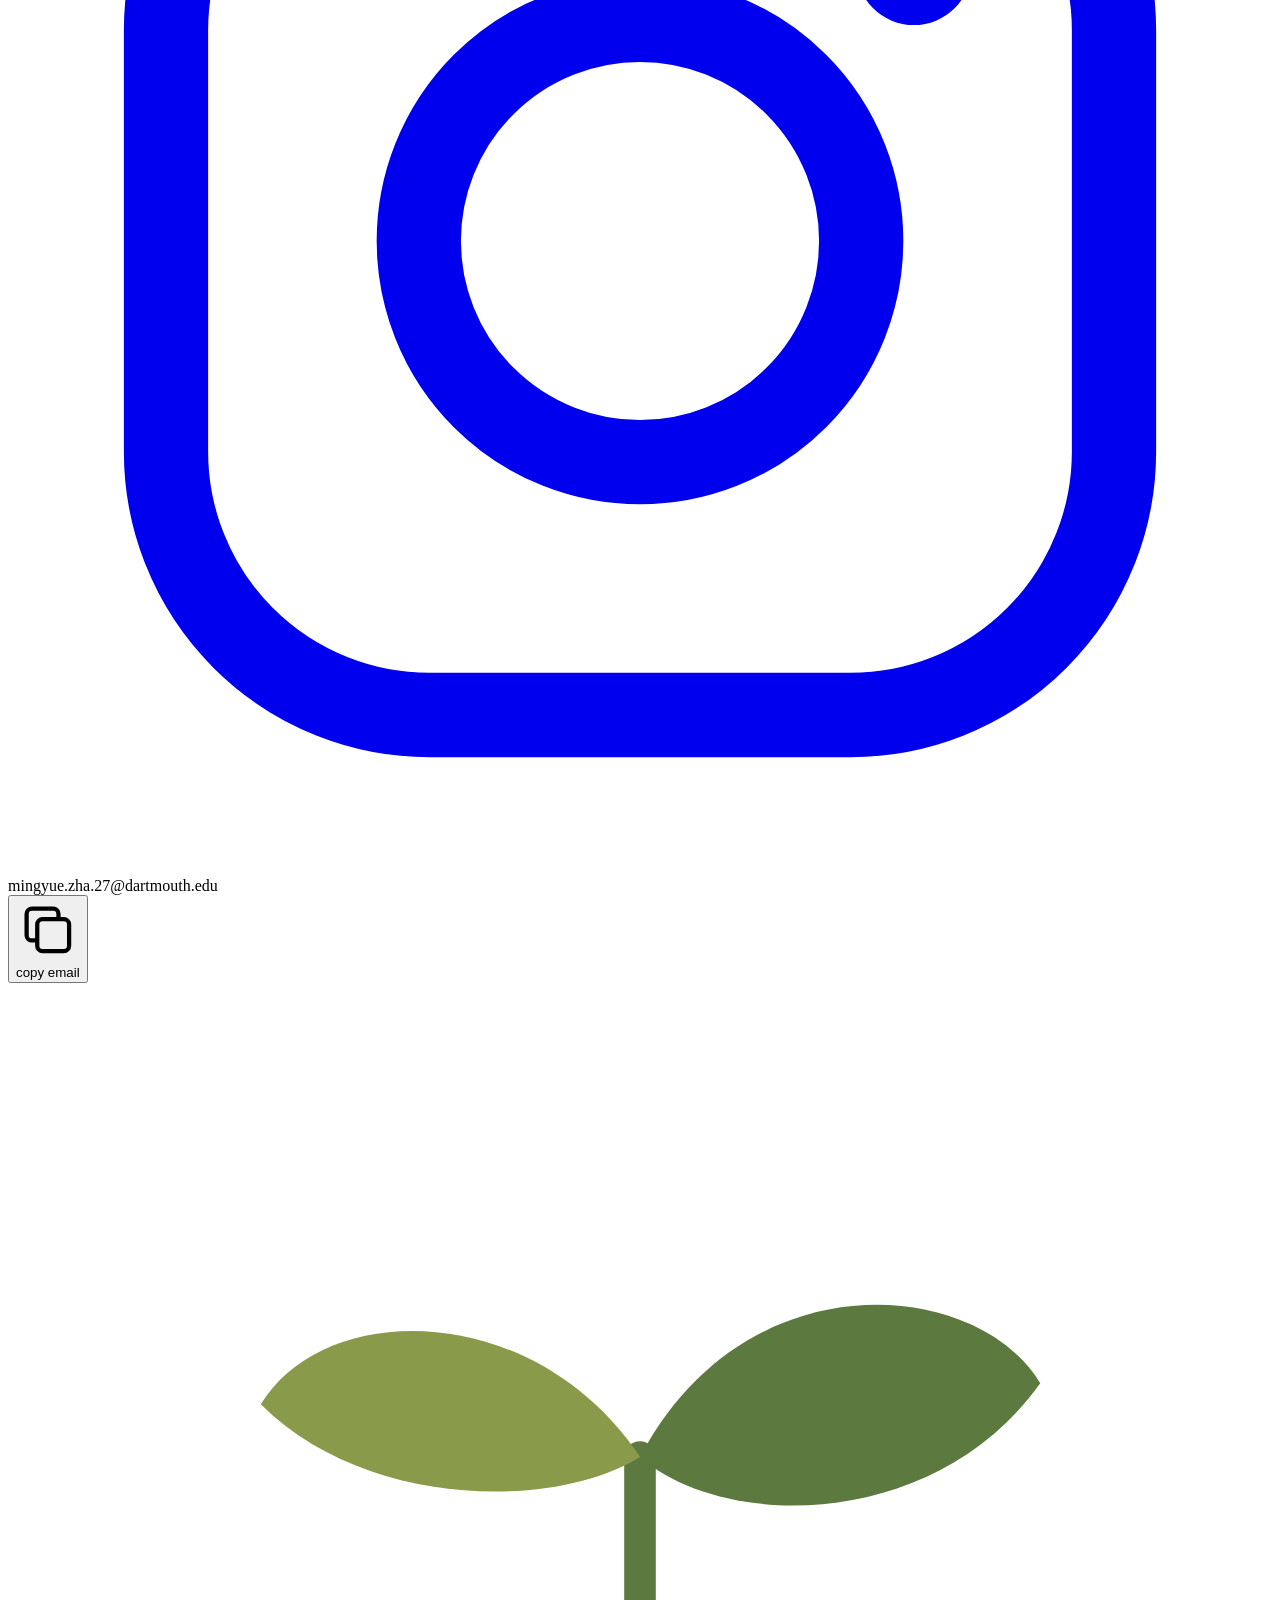
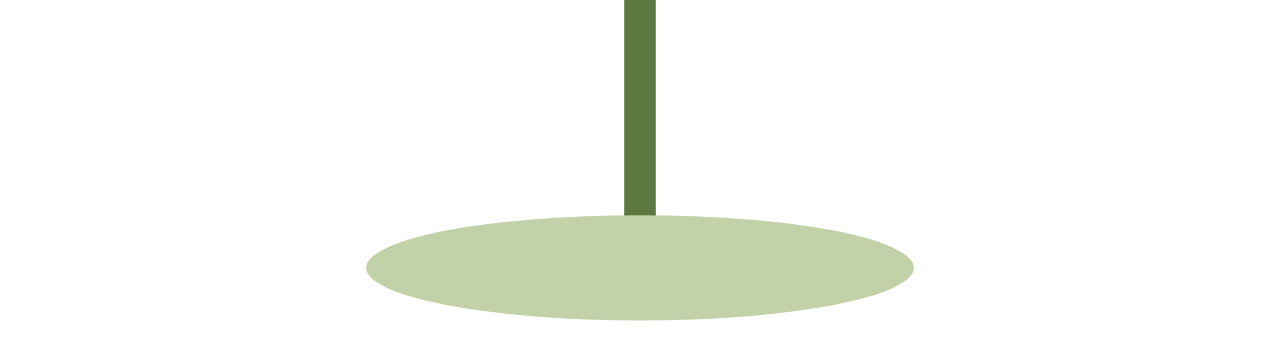
==== commit 4a62b925: "Add files via upload" ====
--- a/index.html
+++ b/index.html
@@ -1,202 +1,108 @@
 <!DOCTYPE html>
 <html lang="en">
 <head>
-  <meta charset="UTF-8" />
-  <meta name="viewport" content="width=device-width, initial-scale=1.0" />
-  <title>Mingyue Zha</title>
-  <link rel="stylesheet" href="style.css" />
-  <link rel="preconnect" href="https://fonts.googleapis.com" />
-  <link rel="preconnect" href="https://fonts.gstatic.com" crossorigin />
-  <link href="https://fonts.googleapis.com/css2?family=Cormorant+Garamond:ital,wght@0,300;0,400;0,600;1,300;1,400&family=Inter:wght@300;400;500&display=swap" rel="stylesheet" />
+<meta charset="UTF-8">
+<meta name="viewport" content="width=device-width, initial-scale=1.0">
+<title>About — Mingyue Zha</title>
+<link rel="stylesheet" href="assets/css/style.css">
 </head>
 <body>
+<div class="layout">
 
-  <!-- Navigation -->
-  <nav class="nav">
-    <span class="nav-name">MZ</span>
-    <ul class="nav-links">
-      <li><a href="#about">About</a></li>
-      <li><a href="#projects">Projects</a></li>
-      <li><a href="#contact">Contact</a></li>
-    </ul>
-  </nav>
+  <aside class="sidebar">
+    <div class="sidebar-deco" aria-hidden="true">
+      <img class="deco-top" src="assets/img/squiggle-light.svg" alt="">
+      <img class="deco-bottom" src="assets/img/squiggle-dark.svg" alt="">
+      <div class="deco-dots"></div>
+    </div>
 
-  <!-- Hero -->
-  <header class="hero" id="about">
-    <div class="hero-inner">
-      <div class="hero-text">
-        <p class="hero-tag">Dartmouth College · Class of 2027</p>
-        <h1 class="hero-name">Mingyue<br><em>Zha</em></h1>
-        <p class="hero-subtitle">
-          Quantitative Social Science &nbsp;·&nbsp;
-          Chemistry Minor &nbsp;·&nbsp; Neuroscience Minor
-        </p>
-        <div class="hero-links">
-          <a class="btn" href="https://www.linkedin.com/in/mingyuezha/" target="_blank" rel="noopener">LinkedIn</a>
-          <a class="btn btn-outline" href="mailto:mingyue.zha.27@dartmouth.edu">Email</a>
+    <a class="logo-link" href="index.html" aria-label="Home">
+      <img src="assets/img/logo.svg" alt="saildraws logo">
+    </a>
+
+    <div class="email-box">mingyue.zha.27@dartmouth.edu</div>
+    <button class="copy-row" data-copy="mingyue.zha.27@dartmouth.edu">
+      <svg viewBox="0 0 24 24" fill="none"><rect x="8" y="8" width="12" height="12" rx="2" stroke="currentColor" stroke-width="1.6"/><path d="M16 8V6a2 2 0 0 0-2-2H6a2 2 0 0 0-2 2v8a2 2 0 0 0 2 2h2" stroke="currentColor" stroke-width="1.6"/></svg>
+      <span class="copy-label">copy email</span>
+    </button>
+
+    <nav class="tabs" aria-label="Primary">
+      <ul>
+          <li class="">
+            <a href="research.html">
+              <svg class="ic" viewBox="0 0 48 48"><path d="M24 6 C26 16, 22 20, 24 24 C26 28, 30 26, 40 24 C30 26, 26 30, 24 40 C22 30, 18 26, 8 24 C18 26, 22 22, 24 6 Z" fill="currentColor" stroke="#33421f" stroke-width="2" stroke-linejoin="round"/></svg>
+              Research
+            </a>
+          </li>
+          <li class="">
+            <a href="mentorship.html">
+              <svg class="ic" viewBox="0 0 48 48"><path d="M24 10 C33 10, 39 17, 36 25 C33 33, 22 34, 19 26 C17 20, 24 16, 27 21" fill="none" stroke="currentColor" stroke-width="5.5" stroke-linecap="round"/></svg>
+              Mentorship
+            </a>
+          </li>
+          <li class="">
+            <a href="illustrations.html">
+              <svg class="ic" viewBox="0 0 48 48"><path d="M24 40 L24 22" stroke="currentColor" stroke-width="5" stroke-linecap="round"/><path d="M24 24 C24 12, 14 10, 10 12 C10 22, 18 26, 24 24 Z" fill="currentColor"/><path d="M24 24 C24 14, 34 10, 38 13 C38 23, 30 27, 24 24 Z" fill="currentColor"/></svg>
+              Illustrations
+            </a>
+          </li>
+          <li class="">
+            <a href="cv.html">
+              <svg class="ic" viewBox="0 0 48 48"><path d="M8 24 C14 16, 26 14, 33 20 C40 15, 42 18, 41 24 C42 30, 40 33, 33 28 C26 34, 14 32, 8 24 Z" fill="currentColor" stroke="#0f2b28" stroke-width="2" stroke-linejoin="round"/><circle cx="17" cy="22" r="1.8" fill="#eef1e0"/></svg>
+              CV
+            </a>
+          </li>
+      </ul>
+    </nav>
+
+    <div class="social-row">
+      <a href="https://www.linkedin.com/in/mingyuezha/" target="_blank" rel="noopener" aria-label="LinkedIn"><svg viewBox="0 0 24 24" fill="none"><path d="M4.98 3.5a2 2 0 1 1 0 4 2 2 0 0 1 0-4ZM3.5 9h3v11.5h-3V9Zm6 0h2.9v1.6h.04c.4-.76 1.4-1.6 2.9-1.6 3.1 0 3.66 2 3.66 4.7v6.8h-3v-6c0-1.44-.03-3.3-2-3.3-2 0-2.3 1.56-2.3 3.2v6.1h-3V9Z" fill="currentColor"/></svg></a>
+      <a href="https://www.instagram.com/p/DSxWoM8jwAC/?img_index=1" target="_blank" rel="noopener" aria-label="Instagram"><svg viewBox="0 0 24 24" fill="none"><rect x="3" y="3" width="18" height="18" rx="5" stroke="currentColor" stroke-width="1.6"/><circle cx="12" cy="12" r="4.2" stroke="currentColor" stroke-width="1.6"/><circle cx="17.2" cy="6.8" r="1.1" fill="currentColor"/></svg></a>
+    </div>
+
+    <div class="sidebar-spacer"></div>
+
+    <a class="home-badge" href="index.html">
+      <img src="assets/img/home-badge.jpg" alt="">
+      <span>about</span>
+    </a>
+  </aside>
+  <main class="content">
+    <div class="banner"><img src="assets/img/about-banner.jpg" alt="Swirling green tree canopy"></div>
+    <div class="page">
+
+      <div class="heading-row"><h1>about</h1></div>
+      <div class="about-grid">
+        <div class="avatar"><img src="assets/img/profile.jpg" alt="Portrait of Mingyue Zha"></div>
+        <div>
+          <p>Ming is a Dartmouth senior studying Quantitative Social Science (Psychology Concentration) with
+          minors in Neuroscience and Chemistry. By day, she&rsquo;s studying to be a physician&ndash;researcher
+          advocating for tech&#8209;safety in health. By night, she is a classical pianist and digital illustrator.</p>
+          <p>Available for inquiry, excited to collaborate, whether it be projects in research or art.</p>
+
+          <div class="links-row">
+            <div class="social-inline">
+              <a href="https://www.linkedin.com/in/mingyuezha/" target="_blank" rel="noopener" aria-label="LinkedIn"><svg viewBox="0 0 24 24" fill="none"><path d="M4.98 3.5a2 2 0 1 1 0 4 2 2 0 0 1 0-4ZM3.5 9h3v11.5h-3V9Zm6 0h2.9v1.6h.04c.4-.76 1.4-1.6 2.9-1.6 3.1 0 3.66 2 3.66 4.7v6.8h-3v-6c0-1.44-.03-3.3-2-3.3-2 0-2.3 1.56-2.3 3.2v6.1h-3V9Z" fill="currentColor"/></svg></a>
+              <a href="https://www.instagram.com/p/DSxWoM8jwAC/?img_index=1" target="_blank" rel="noopener" aria-label="Instagram"><svg viewBox="0 0 24 24" fill="none"><rect x="3" y="3" width="18" height="18" rx="5" stroke="currentColor" stroke-width="1.6"/><circle cx="12" cy="12" r="4.2" stroke="currentColor" stroke-width="1.6"/><circle cx="17.2" cy="6.8" r="1.1" fill="currentColor"/></svg></a>
+            </div>
+            <div class="email-inline">
+              mingyue.zha.27@dartmouth.edu<br>
+              <button class="copy-row" data-copy="mingyue.zha.27@dartmouth.edu"><svg viewBox="0 0 24 24" fill="none"><rect x="8" y="8" width="12" height="12" rx="2" stroke="currentColor" stroke-width="1.6"/><path d="M16 8V6a2 2 0 0 0-2-2H6a2 2 0 0 0-2 2v8a2 2 0 0 0 2 2h2" stroke="currentColor" stroke-width="1.6"/></svg><span class="copy-label">copy email</span></button>
+            </div>
+          </div>
+
+          <svg class="doodle" viewBox="0 0 120 90" fill="none">
+            <path d="M60 82 C60 60, 60 45, 60 45" stroke="#5c7a3f" stroke-width="3" stroke-linecap="round"/>
+            <path d="M60 45 C50 30, 30 30, 24 40 C34 50, 52 50, 60 45 Z" fill="#8a9a4b"/>
+            <path d="M60 45 C70 26, 92 28, 98 38 C88 52, 68 52, 60 45 Z" fill="#5c7a3f"/>
+            <ellipse cx="60" cy="84" rx="26" ry="5" fill="#c3d1a8"/>
+          </svg>
         </div>
       </div>
-      <div class="hero-deco" aria-hidden="true">
-        <div class="deco-circle deco-1"></div>
-        <div class="deco-circle deco-2"></div>
-        <div class="deco-circle deco-3"></div>
-        <div class="deco-leaf"></div>
-      </div>
+
     </div>
-  </header>
-
-  <!-- Bio -->
-  <section class="bio-section">
-    <div class="container bio-grid">
-      <div class="bio-label-col">
-        <span class="section-label">About</span>
-        <div class="bio-line"></div>
-      </div>
-      <div class="bio-content">
-        <p class="bio-text">
-          I'm a Stamps Scholar at Dartmouth College studying Quantitative Social Science
-          with minors in Chemistry and Neuroscience. Originally from Shanghai and raised in
-          Connecticut, I bring together computational methods, social theory, and bench science
-          to study how digital environments shape human behavior and well-being.
-        </p>
-        <p class="bio-text">
-          My research applies game theory, network analysis, and natural language processing
-          to questions at the intersection of inequality and technology. Together with
-          Professor Herbert Chang, I co-authored an award-winning paper examining gender
-          disparities in online gaming communities, which received a Top Paper Award at the
-          International Communication Association conference. I'm currently a Phi Beta Kappa
-          awardee and a Teaching Assistant for QSS 20. I'm also conducting neuroscience
-          research in the Jacobson Laboratory at the Geisel School of Medicine.
-        </p>
-        <p class="bio-text">
-          Looking ahead, I plan to pursue psychiatry — combining data-driven insights with
-          clinical practice to provide inclusive, evidence-based mental health care.
-        </p>
-        <div class="bio-tags">
-          <span class="tag">Computational Social Science</span>
-          <span class="tag">Network Analysis</span>
-          <span class="tag">Neuroscience</span>
-          <span class="tag">Pre-Med</span>
-          <span class="tag">AI &amp; Society</span>
-        </div>
-      </div>
-    </div>
-  </section>
-
-  <!-- Achievements strip -->
-  <section class="achievements">
-    <div class="container achievements-grid">
-      <div class="achievement-item">
-        <span class="achievement-num">ICA '25</span>
-        <span class="achievement-desc">Top Paper Award — International Communication Association</span>
-      </div>
-      <div class="divider-v" aria-hidden="true"></div>
-      <div class="achievement-item">
-        <span class="achievement-num">ΦΒΚ</span>
-        <span class="achievement-desc">Phi Beta Kappa Sophomore Prize — highest GPA after 5 terms</span>
-      </div>
-      <div class="divider-v" aria-hidden="true"></div>
-      <div class="achievement-item">
-        <span class="achievement-num">Stamps</span>
-        <span class="achievement-desc">Stamps Scholar — two-year independent research fellowship</span>
-      </div>
-    </div>
-  </section>
-
-  <!-- Projects -->
-  <section class="projects-section" id="projects">
-    <div class="container">
-      <div class="section-header">
-        <span class="section-label">Projects</span>
-        <h2 class="section-title">Selected Work</h2>
-      </div>
-      <div class="projects-grid">
-
-        <article class="project-card">
-          <div class="card-accent"></div>
-          <div class="card-body">
-            <span class="card-tag">Computational Social Science</span>
-            <h3 class="card-title">Gender &amp; Online Gaming Networks</h3>
-            <p class="card-desc">
-              Applying game theory and network analysis to quantify how gender disparities
-              emerge and persist in YouTube gaming content-creator collaborations.
-              Co-authored with Prof. Herbert Chang; ICA Top Paper Award recipient.
-            </p>
-            <div class="card-footer">
-              <span class="card-tech">Python</span>
-              <span class="card-tech">Network Analysis</span>
-              <span class="card-tech">NLP</span>
-            </div>
-          </div>
-        </article>
-
-        <article class="project-card">
-          <div class="card-accent"></div>
-          <div class="card-body">
-            <span class="card-tag">AI &amp; Mental Health</span>
-            <h3 class="card-title">AI Chatbots &amp; Social Anxiety</h3>
-            <p class="card-desc">
-              Stamps Scholar research project exploring how digital social networks and
-              AI chatbots respond to and influence social anxiety — bridging computational
-              methods with psychiatric research goals.
-            </p>
-            <div class="card-footer">
-              <span class="card-tech">LLM Analysis</span>
-              <span class="card-tech">Survey Methods</span>
-              <span class="card-tech">R</span>
-            </div>
-          </div>
-        </article>
-
-        <article class="project-card">
-          <div class="card-accent"></div>
-          <div class="card-body">
-            <span class="card-tag">Neuroscience</span>
-            <h3 class="card-title">Jacobson Lab Research</h3>
-            <p class="card-desc">
-              Bench and translational neuroscience research at the Geisel School of
-              Medicine's Jacobson Laboratory, contributing to ongoing investigations
-              into brain function and psychiatric conditions.
-            </p>
-            <div class="card-footer">
-              <span class="card-tech">fMRI</span>
-              <span class="card-tech">Wet Lab</span>
-              <span class="card-tech">Data Analysis</span>
-            </div>
-          </div>
-        </article>
-
-      </div>
-    </div>
-  </section>
-
-  <!-- Contact -->
-  <section class="contact-section" id="contact">
-    <div class="container contact-inner">
-      <div class="contact-deco" aria-hidden="true">
-        <div class="deco-circle deco-c1"></div>
-        <div class="deco-circle deco-c2"></div>
-      </div>
-      <p class="section-label">Contact</p>
-      <h2 class="contact-heading">Let's connect.</h2>
-      <p class="contact-sub">
-        Open to research collaborations, academic conversations, and new opportunities.
-      </p>
-      <div class="contact-links">
-        <a class="btn" href="mailto:mingyue.zha.27@dartmouth.edu">
-          mingyue.zha.27@dartmouth.edu
-        </a>
-        <a class="btn btn-outline" href="https://www.linkedin.com/in/mingyuezha/" target="_blank" rel="noopener">
-          LinkedIn
-        </a>
-      </div>
-    </div>
-  </section>
-
-  <!-- Footer -->
-  <footer class="footer">
-    <p>© 2025 Mingyue Zha &nbsp;·&nbsp; Dartmouth College</p>
-  </footer>
-
+  </main>
+</div>
+<script src="assets/js/main.js"></script>
 </body>
 </html>
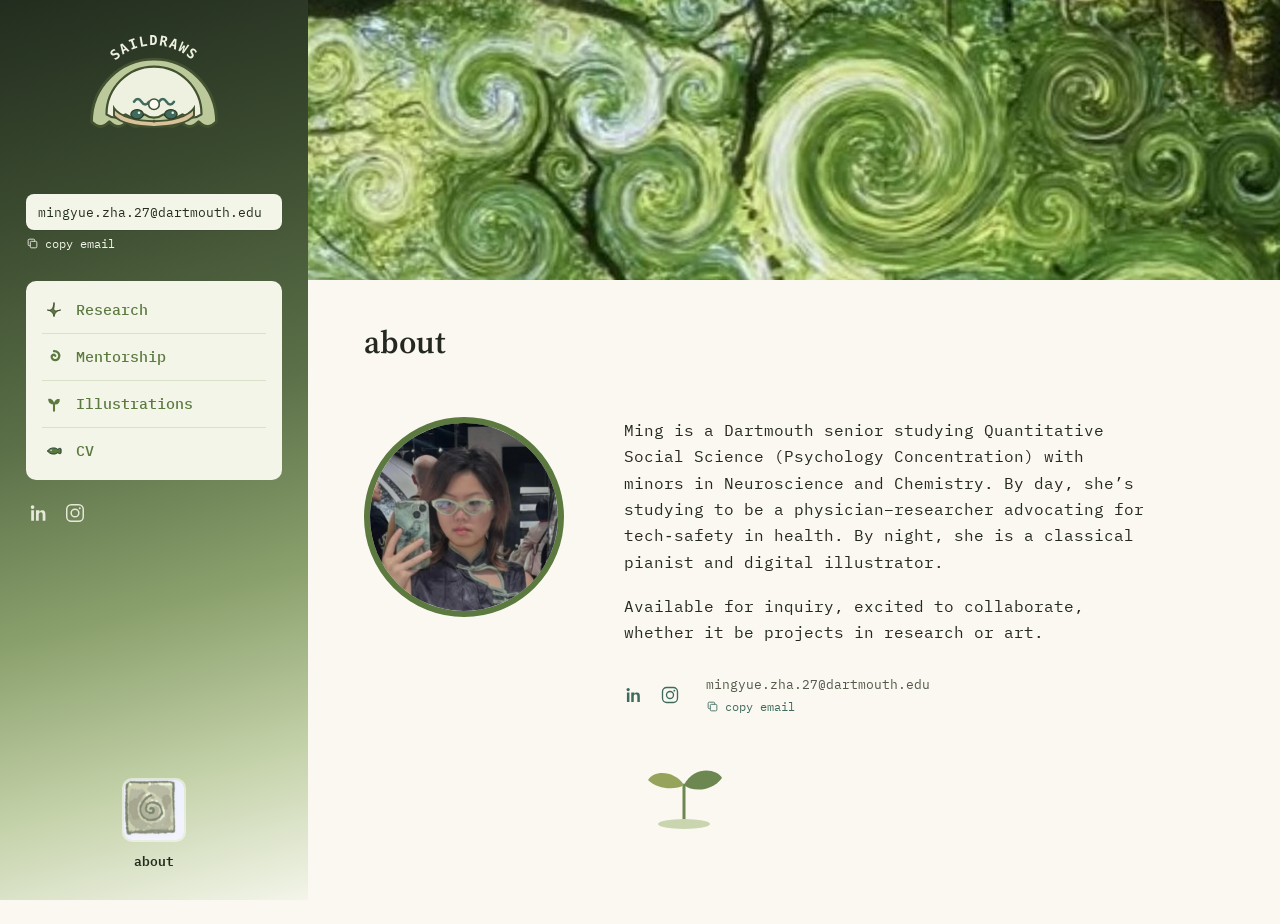
==== commit 31f4b306: "about" ====
--- a/index.html
+++ b/index.html
@@ -57,7 +57,7 @@
 
     <div class="social-row">
       <a href="https://www.linkedin.com/in/mingyuezha/" target="_blank" rel="noopener" aria-label="LinkedIn"><svg viewBox="0 0 24 24" fill="none"><path d="M4.98 3.5a2 2 0 1 1 0 4 2 2 0 0 1 0-4ZM3.5 9h3v11.5h-3V9Zm6 0h2.9v1.6h.04c.4-.76 1.4-1.6 2.9-1.6 3.1 0 3.66 2 3.66 4.7v6.8h-3v-6c0-1.44-.03-3.3-2-3.3-2 0-2.3 1.56-2.3 3.2v6.1h-3V9Z" fill="currentColor"/></svg></a>
-      <a href="https://www.instagram.com/p/DSxWoM8jwAC/?img_index=1" target="_blank" rel="noopener" aria-label="Instagram"><svg viewBox="0 0 24 24" fill="none"><rect x="3" y="3" width="18" height="18" rx="5" stroke="currentColor" stroke-width="1.6"/><circle cx="12" cy="12" r="4.2" stroke="currentColor" stroke-width="1.6"/><circle cx="17.2" cy="6.8" r="1.1" fill="currentColor"/></svg></a>
+      <a href="https://www.instagram.com/mingyue_zha/" target="_blank" rel="noopener" aria-label="Instagram"><svg viewBox="0 0 24 24" fill="none"><rect x="3" y="3" width="18" height="18" rx="5" stroke="currentColor" stroke-width="1.6"/><circle cx="12" cy="12" r="4.2" stroke="currentColor" stroke-width="1.6"/><circle cx="17.2" cy="6.8" r="1.1" fill="currentColor"/></svg></a>
     </div>
 
     <div class="sidebar-spacer"></div>
@@ -73,7 +73,7 @@
 
       <div class="heading-row"><h1>about</h1></div>
       <div class="about-grid">
-        <div class="avatar"><img src="assets/img/profile.jpg" alt="Portrait of Mingyue Zha"></div>
+        <div class="avatar"><img src="assets/img/profile.png" alt="Portrait of Mingyue Zha"></div>
         <div>
           <p>Ming is a Dartmouth senior studying Quantitative Social Science (Psychology Concentration) with
           minors in Neuroscience and Chemistry. By day, she&rsquo;s studying to be a physician&ndash;researcher
@@ -83,7 +83,7 @@
           <div class="links-row">
             <div class="social-inline">
               <a href="https://www.linkedin.com/in/mingyuezha/" target="_blank" rel="noopener" aria-label="LinkedIn"><svg viewBox="0 0 24 24" fill="none"><path d="M4.98 3.5a2 2 0 1 1 0 4 2 2 0 0 1 0-4ZM3.5 9h3v11.5h-3V9Zm6 0h2.9v1.6h.04c.4-.76 1.4-1.6 2.9-1.6 3.1 0 3.66 2 3.66 4.7v6.8h-3v-6c0-1.44-.03-3.3-2-3.3-2 0-2.3 1.56-2.3 3.2v6.1h-3V9Z" fill="currentColor"/></svg></a>
-              <a href="https://www.instagram.com/p/DSxWoM8jwAC/?img_index=1" target="_blank" rel="noopener" aria-label="Instagram"><svg viewBox="0 0 24 24" fill="none"><rect x="3" y="3" width="18" height="18" rx="5" stroke="currentColor" stroke-width="1.6"/><circle cx="12" cy="12" r="4.2" stroke="currentColor" stroke-width="1.6"/><circle cx="17.2" cy="6.8" r="1.1" fill="currentColor"/></svg></a>
+              <a href="https://www.instagram.com/mingyue_zha/" target="_blank" rel="noopener" aria-label="Instagram"><svg viewBox="0 0 24 24" fill="none"><rect x="3" y="3" width="18" height="18" rx="5" stroke="currentColor" stroke-width="1.6"/><circle cx="12" cy="12" r="4.2" stroke="currentColor" stroke-width="1.6"/><circle cx="17.2" cy="6.8" r="1.1" fill="currentColor"/></svg></a>
             </div>
             <div class="email-inline">
               mingyue.zha.27@dartmouth.edu<br>
--- a/assets/css/style.css
+++ b/assets/css/style.css
@@ -0,0 +1,357 @@
+/* ============================================================
+   Mingyue Zha — portfolio site
+   Design system: sage-green sidebar, cream content, mono + serif
+   ============================================================ */
+
+@import url('https://fonts.googleapis.com/css2?family=IBM+Plex+Mono:wght@400;500;600;700&family=Source+Serif+4:opsz,wght@8..60,400;8..60,600&display=swap');
+
+:root{
+  /* sidebar sage gradient stops */
+  --sage-950:#232d1f;
+  --sage-800:#3a4a2f;
+  --sage-600:#5b7048;
+  --sage-400:#8aa06c;
+  --sage-200:#c3d1a8;
+  --sage-100:#e4ecd4;
+  --sage-050:#f3f5e9;
+
+  /* content palette */
+  --cream:#faf8f1;
+  --panel:#f2efe3;
+  --ink:#242820;
+  --ink-soft:#54594a;
+  --line:#ddd8c4;
+
+  /* accents (kept inside the green/teal family) */
+  --accent-moss:#5c7a3f;
+  --accent-olive:#8a9a4b;
+  --accent-teal:#3f6b5e;
+  --accent-clay:#a97b52;
+
+  --font-serif:'Source Serif 4', Georgia, 'Times New Roman', serif;
+  --font-mono:'IBM Plex Mono', ui-monospace, 'SFMono-Regular', Menlo, monospace;
+
+  --sidebar-w:308px;
+  --radius:14px;
+}
+
+*{ box-sizing:border-box; }
+html,body{ margin:0; padding:0; }
+body{
+  font-family:var(--font-mono);
+  color:var(--ink);
+  background:var(--cream);
+  -webkit-font-smoothing:antialiased;
+}
+img{ max-width:100%; display:block; }
+a{ color:var(--accent-teal); text-decoration:none; }
+a:hover{ text-decoration:underline; }
+h1,h2,h3{ font-family:var(--font-serif); font-weight:600; margin:0 0 .5em; line-height:1.15; }
+p{ line-height:1.65; margin:0 0 1.1em; }
+ul{ margin:0; padding:0; }
+:focus-visible{ outline:2px solid var(--accent-teal); outline-offset:2px; }
+@media (prefers-reduced-motion: reduce){
+  *{ transition:none !important; animation:none !important; }
+}
+
+/* ---------------- layout shell ---------------- */
+.layout{
+  display:flex;
+  min-height:100vh;
+}
+
+/* ---------------- sidebar ---------------- */
+.sidebar{
+  position:sticky;
+  top:0;
+  align-self:flex-start;
+  width:var(--sidebar-w);
+  min-width:var(--sidebar-w);
+  height:100vh;
+  overflow-y:auto;
+  padding:34px 26px 28px;
+  color:var(--sage-050);
+  background:linear-gradient(165deg,
+    var(--sage-950) 0%,
+    var(--sage-800) 22%,
+    var(--sage-600) 46%,
+    var(--sage-400) 66%,
+    var(--sage-200) 84%,
+    var(--sage-050) 100%);
+  display:flex;
+  flex-direction:column;
+  isolation:isolate;
+}
+.sidebar-deco{
+  position:absolute;
+  inset:0;
+  pointer-events:none;
+  overflow:hidden;
+  z-index:0;
+}
+.sidebar-deco .deco-top{ position:absolute; top:-10px; right:-30px; width:170px; height:170px; }
+.sidebar-deco .deco-bottom{ position:absolute; bottom:40px; left:-30px; width:150px; height:150px; }
+.sidebar-deco .deco-dots{
+  position:absolute; top:0; left:0; right:0; height:340px;
+  background-image:radial-gradient(#eef1e0 1.3px, transparent 1.6px);
+  background-size:24px 24px;
+  opacity:.16;
+}
+.sidebar > *{ position:relative; z-index:1; }
+
+.logo-link{ display:block; width:150px; margin:0 auto 22px; }
+.logo-link img{ width:100%; }
+
+.email-box{
+  background:var(--sage-050);
+  color:var(--sage-950);
+  border-radius:8px;
+  padding:10px 12px;
+  font-size:12.5px;
+  word-break:break-all;
+  box-shadow:0 1px 0 rgba(0,0,0,.08);
+}
+.copy-row{
+  display:flex; align-items:center; gap:6px;
+  margin-top:6px; font-size:12px; color:var(--sage-050);
+  background:none; border:none; padding:0; cursor:pointer;
+  font-family:var(--font-mono);
+}
+.copy-row:hover{ text-decoration:underline; }
+.copy-row svg{ width:13px; height:13px; }
+
+nav.tabs{
+  margin-top:30px;
+  background:var(--sage-050);
+  border-radius:10px;
+  padding:6px 16px;
+}
+nav.tabs ul{ list-style:none; }
+nav.tabs li{ border-bottom:1px solid #d9e2c4; }
+nav.tabs li:last-child{ border-bottom:none; }
+nav.tabs a{
+  display:flex; align-items:center; gap:12px;
+  padding:13px 2px;
+  color:var(--accent-moss);
+  font-size:14.5px;
+  font-weight:500;
+}
+nav.tabs a:hover{ text-decoration:none; color:var(--accent-teal); }
+nav.tabs a .ic{ width:20px; height:20px; flex:none; }
+nav.tabs li.active a{ color:var(--sage-950); font-weight:700; }
+nav.tabs li.active a .ic{ transform:scale(1.08); }
+
+.social-row{
+  display:flex; gap:14px; margin-top:22px; padding-left:2px;
+}
+.social-row a{
+  color:var(--sage-050);
+  opacity:.9;
+  width:22px; height:22px;
+}
+.social-row a:hover{ opacity:1; transform:translateY(-1px); }
+.social-row svg{ width:22px; height:22px; }
+
+.sidebar-spacer{ flex:1; }
+
+.home-badge{
+  display:flex; flex-direction:column; align-items:center;
+  gap:8px; margin-top:26px; text-decoration:none;
+}
+.home-badge img{
+  width:64px; height:64px; border-radius:10px;
+  border:2px solid rgba(255,255,255,.5);
+}
+.home-badge span{ color:var(--sage-950); font-size:13px; font-weight:600; }
+.home-badge:hover span{ text-decoration:underline; }
+
+/* ---------------- main content ---------------- */
+.content{ flex:1; min-width:0; background:var(--cream); }
+
+.banner{
+  width:100%;
+  height:280px;
+  overflow:hidden;
+}
+.banner img{ width:100%; height:100%; object-fit:cover; }
+
+.page{
+  max-width:900px;
+  padding:44px 56px 90px;
+}
+.page.wide{ max-width:1100px; }
+
+.eyebrow{
+  font-size:13px; color:var(--ink-soft); margin-left:10px;
+}
+.heading-row{
+  display:flex; align-items:baseline; gap:10px; flex-wrap:wrap;
+}
+
+.lede{ max-width:70ch; color:var(--ink); }
+
+.links-row{
+  display:flex; align-items:center; gap:26px; margin-top:30px; flex-wrap:wrap;
+}
+.links-row .social-inline{ display:flex; gap:16px; }
+.links-row .social-inline a{ color:var(--accent-teal); width:20px; height:20px; }
+.links-row .social-inline svg{ width:20px; height:20px; }
+.email-inline{ font-size:13px; color:var(--ink-soft); }
+.email-inline .copy-row{ color:var(--accent-teal); }
+
+/* about page specific */
+.about-grid{
+  display:grid;
+  grid-template-columns:220px 1fr;
+  gap:40px;
+  align-items:start;
+  margin-top:40px;
+}
+.avatar{
+  width:200px; height:200px; border-radius:50%;
+  overflow:hidden; border:6px solid var(--accent-moss);
+}
+.avatar img{ width:100%; height:100%; object-fit:cover; }
+.doodle{ margin-top:26px; width:120px; opacity:.9; }
+
+/* research overview cards */
+.research-grid{
+  display:grid;
+  grid-template-columns:1fr 1fr;
+  gap:22px;
+  margin-top:36px;
+}
+@media (max-width:720px){ .research-grid{ grid-template-columns:1fr; } }
+
+.research-card{
+  display:flex; align-items:center; justify-content:space-between;
+  padding:30px 28px;
+  border:1px solid var(--line);
+  border-radius:var(--radius);
+  background:var(--panel);
+  transition:background .25s ease, border-color .25s ease, transform .2s ease;
+  color:var(--ink);
+}
+.research-card:hover{
+  background:var(--sage-200);
+  border-color:var(--sage-400);
+  transform:translateY(-2px);
+  text-decoration:none;
+}
+.research-card h3{ font-size:19px; margin:0; font-weight:600; }
+.research-card .arrow{ font-size:20px; color:var(--accent-teal); transition:transform .25s ease; }
+.research-card:hover .arrow{ transform:translateX(4px); }
+
+/* paper list (research topic pages) */
+.paper-list{ margin-top:34px; display:flex; flex-direction:column; gap:20px; }
+.paper{
+  padding:22px 26px;
+  border:1px solid var(--line);
+  border-radius:var(--radius);
+  background:var(--panel);
+}
+.paper h3{ font-size:16.5px; margin-bottom:6px; font-weight:600; }
+.paper .meta{ font-size:13px; color:var(--ink-soft); margin-bottom:8px; }
+.paper .venue{ font-size:13px; color:var(--accent-teal); }
+.paper a.paper-link{ font-size:13px; }
+.back-link{ display:inline-block; margin-bottom:18px; font-size:13px; color:var(--ink-soft); }
+.back-link:hover{ color:var(--accent-teal); }
+
+.topic-note{
+  margin-top:30px; padding:18px 22px; border-radius:var(--radius);
+  background:var(--sage-100); border:1px solid var(--sage-200); font-size:14px;
+}
+
+/* mentorship page */
+.exp-list{ display:flex; flex-direction:column; gap:26px; margin-top:34px; }
+.exp{ padding-bottom:22px; border-bottom:1px solid var(--line); }
+.exp:last-child{ border-bottom:none; }
+.exp .role{ font-family:var(--font-serif); font-size:18px; font-weight:600; }
+.exp .org{ color:var(--accent-teal); font-size:13.5px; margin-top:2px; }
+.exp .when{ color:var(--ink-soft); font-size:12.5px; margin-bottom:8px; }
+.exp ul{ margin:8px 0 0 18px; padding:0; }
+.exp li{ margin-bottom:6px; font-size:14px; line-height:1.55; }
+
+/* illustration gallery — editorial layout */
+.gallery{
+  margin-top:8px;
+  display:grid;
+  grid-template-columns:repeat(6, 1fr);
+  gap:22px;
+}
+.g-item{
+  border:none; background:none; padding:0; cursor:zoom-in;
+  text-align:left; font-family:var(--font-mono);
+}
+.g-item img{
+  border-radius:10px; width:100%;
+  transition:transform .35s ease, box-shadow .35s ease;
+}
+.g-item:hover img{ transform:translateY(-3px); box-shadow:0 14px 28px -14px rgba(40,50,30,.4); }
+.g-item .cap{ margin-top:10px; font-size:13px; color:var(--ink-soft); }
+.g-item .cap b{ color:var(--ink); font-weight:600; display:block; font-size:14px; margin-bottom:2px;}
+
+.g-item.i1{ grid-column:1 / 4; grid-row:1; }
+.g-item.i2{ grid-column:4 / 7; grid-row:1 / 3; }
+.g-item.i3{ grid-column:1 / 4; grid-row:2; }
+
+@media (max-width:860px){
+  .gallery{ grid-template-columns:1fr 1fr; }
+  .g-item.i1{ grid-column:1/2; grid-row:auto; }
+  .g-item.i2{ grid-column:2/3; grid-row:span 2; }
+  .g-item.i3{ grid-column:1/2; grid-row:auto; }
+}
+@media (max-width:600px){
+  .gallery{ grid-template-columns:1fr; }
+  .g-item.i1,.g-item.i2,.g-item.i3{ grid-column:1; grid-row:auto; }
+}
+
+.lightbox{
+  position:fixed; inset:0; background:rgba(30,36,24,.86);
+  display:none; align-items:center; justify-content:center;
+  padding:40px; z-index:50;
+}
+.lightbox.open{ display:flex; }
+.lightbox figure{ max-width:min(90vw,760px); margin:0; text-align:center; }
+.lightbox img{ max-height:80vh; border-radius:10px; margin:0 auto; }
+.lightbox figcaption{ color:var(--sage-050); margin-top:14px; font-size:14px; }
+.lightbox-close{
+  position:absolute; top:22px; right:26px; color:var(--sage-050);
+  background:none; border:none; font-size:28px; cursor:pointer; line-height:1;
+  font-family:var(--font-mono);
+}
+
+/* CV page */
+.cv-actions{ display:flex; gap:16px; align-items:center; margin:26px 0; }
+.btn{
+  display:inline-flex; align-items:center; gap:8px;
+  padding:10px 18px; border-radius:8px;
+  background:var(--accent-moss); color:#fff; font-size:13.5px; font-weight:600;
+  border:none; cursor:pointer;
+}
+.btn:hover{ background:var(--accent-teal); text-decoration:none; }
+.btn.secondary{ background:transparent; color:var(--accent-moss); border:1px solid var(--sage-400); }
+.btn.secondary:hover{ color:var(--accent-teal); border-color:var(--accent-teal); }
+.cv-frame-wrap{
+  border:1px solid var(--line); border-radius:var(--radius); overflow:hidden;
+  height:85vh; background:var(--panel);
+}
+.cv-frame-wrap iframe, .cv-frame-wrap object{ width:100%; height:100%; border:none; }
+
+/* mobile nav toggle */
+.mobile-bar{ display:none; }
+
+@media (max-width:860px){
+  .layout{ flex-direction:column; }
+  .sidebar{
+    position:relative; width:100%; min-width:0; height:auto;
+    padding:20px 22px 26px;
+  }
+  .logo-link{ width:110px; margin-bottom:14px; }
+  nav.tabs{ margin-top:18px; }
+  .home-badge{ margin-top:18px; }
+  .page{ padding:32px 24px 70px; }
+  .about-grid{ grid-template-columns:1fr; }
+  .avatar{ width:150px; height:150px; }
+  .banner{ height:180px; }
+}
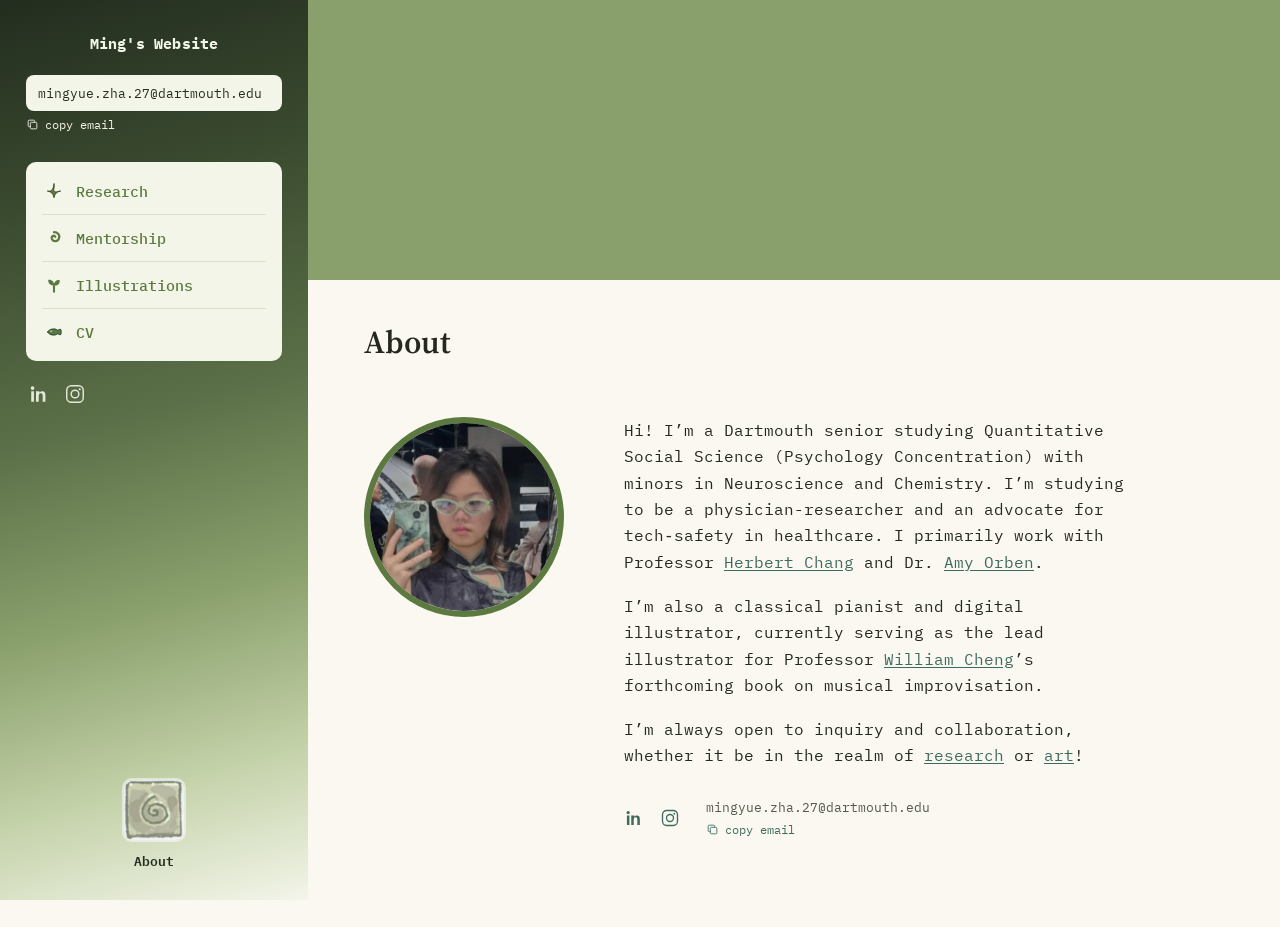
==== commit 3e24dbd4: "comit" ====
--- a/index.html
+++ b/index.html
@@ -16,9 +16,7 @@
       <div class="deco-dots"></div>
     </div>
 
-    <a class="logo-link" href="index.html" aria-label="Home">
-      <img src="assets/img/logo.svg" alt="saildraws logo">
-    </a>
+    <a class="logo-link" href="index.html" aria-label="Home">Ming's Website</a>
 
     <div class="email-box">mingyue.zha.27@dartmouth.edu</div>
     <button class="copy-row" data-copy="mingyue.zha.27@dartmouth.edu">
@@ -64,21 +62,25 @@
 
     <a class="home-badge" href="index.html">
       <img src="assets/img/home-badge.jpg" alt="">
-      <span>about</span>
+      <span>About</span>
     </a>
   </aside>
   <main class="content">
-    <div class="banner"><img src="assets/img/about-banner.jpg" alt="Swirling green tree canopy"></div>
+    <div class="banner sage" aria-hidden="true"></div>
     <div class="page">
 
-      <div class="heading-row"><h1>about</h1></div>
+      <div class="heading-row"><h1>About</h1></div>
       <div class="about-grid">
         <div class="avatar"><img src="assets/img/profile.png" alt="Portrait of Mingyue Zha"></div>
         <div>
-          <p>Ming is a Dartmouth senior studying Quantitative Social Science (Psychology Concentration) with
-          minors in Neuroscience and Chemistry. By day, she&rsquo;s studying to be a physician&ndash;researcher
-          advocating for tech&#8209;safety in health. By night, she is a classical pianist and digital illustrator.</p>
-          <p>Available for inquiry, excited to collaborate, whether it be projects in research or art.</p>
+          <p>Hi! I&rsquo;m a Dartmouth senior studying Quantitative Social Science (Psychology Concentration) with
+          minors in Neuroscience and Chemistry. I&rsquo;m studying to be a physician-researcher and an advocate for
+          tech&#8209;safety in healthcare. I primarily work with Professor <a href="https://www.herbert-chang.com/" target="_blank" rel="noopener">Herbert Chang</a> and
+          Dr. <a href="https://amyorben.com/" target="_blank" rel="noopener">Amy Orben</a>.</p>
+          <p>I&rsquo;m also a classical pianist and digital illustrator, currently serving as the lead illustrator
+          for Professor <a href="https://willxcheng.com/" target="_blank" rel="noopener">William Cheng</a>&rsquo;s forthcoming book on musical improvisation.</p>
+          <p>I&rsquo;m always open to inquiry and collaboration, whether it be in the realm of
+          <a href="research.html">research</a> or <a href="illustrations.html">art</a>!</p>
 
           <div class="links-row">
             <div class="social-inline">
@@ -90,13 +92,6 @@
               <button class="copy-row" data-copy="mingyue.zha.27@dartmouth.edu"><svg viewBox="0 0 24 24" fill="none"><rect x="8" y="8" width="12" height="12" rx="2" stroke="currentColor" stroke-width="1.6"/><path d="M16 8V6a2 2 0 0 0-2-2H6a2 2 0 0 0-2 2v8a2 2 0 0 0 2 2h2" stroke="currentColor" stroke-width="1.6"/></svg><span class="copy-label">copy email</span></button>
             </div>
           </div>
-
-          <svg class="doodle" viewBox="0 0 120 90" fill="none">
-            <path d="M60 82 C60 60, 60 45, 60 45" stroke="#5c7a3f" stroke-width="3" stroke-linecap="round"/>
-            <path d="M60 45 C50 30, 30 30, 24 40 C34 50, 52 50, 60 45 Z" fill="#8a9a4b"/>
-            <path d="M60 45 C70 26, 92 28, 98 38 C88 52, 68 52, 60 45 Z" fill="#5c7a3f"/>
-            <ellipse cx="60" cy="84" rx="26" ry="5" fill="#c3d1a8"/>
-          </svg>
         </div>
       </div>
 
--- a/assets/css/style.css
+++ b/assets/css/style.css
@@ -67,6 +67,7 @@
   align-self:flex-start;
   width:var(--sidebar-w);
   min-width:var(--sidebar-w);
+  flex-shrink:0;
   height:100vh;
   overflow-y:auto;
   padding:34px 26px 28px;
@@ -99,8 +100,12 @@
 }
 .sidebar > *{ position:relative; z-index:1; }
 
-.logo-link{ display:block; width:150px; margin:0 auto 22px; }
-.logo-link img{ width:100%; }
+.logo-link{
+  display:block; width:auto; margin:0 auto 22px; text-align:center;
+  font-family:var(--font-mono); font-weight:700; font-size:15px;
+  color:var(--sage-050); letter-spacing:.2px;
+}
+.logo-link:hover{ text-decoration:none; color:#fff; }
 
 .email-box{
   background:var(--sage-050);
@@ -174,6 +179,7 @@
   overflow:hidden;
 }
 .banner img{ width:100%; height:100%; object-fit:cover; }
+.banner.sage{ background:var(--sage-400); }
 
 .page{
   max-width:900px;
@@ -207,53 +213,84 @@
   align-items:start;
   margin-top:40px;
 }
+.about-grid p a{ text-decoration:underline; text-underline-offset:2px; }
 .avatar{
   width:200px; height:200px; border-radius:50%;
   overflow:hidden; border:6px solid var(--accent-moss);
 }
 .avatar img{ width:100%; height:100%; object-fit:cover; }
-.doodle{ margin-top:26px; width:120px; opacity:.9; }
-
-/* research overview cards */
+
+/* research topic cards */
 .research-grid{
   display:grid;
-  grid-template-columns:1fr 1fr;
-  gap:22px;
-  margin-top:36px;
-}
-@media (max-width:720px){ .research-grid{ grid-template-columns:1fr; } }
+  grid-template-columns:repeat(3, 1fr);
+  gap:24px;
+  margin-top:40px;
+}
+@media (max-width:900px){ .research-grid{ grid-template-columns:1fr 1fr; } }
+@media (max-width:600px){ .research-grid{ grid-template-columns:1fr; } }
 
 .research-card{
-  display:flex; align-items:center; justify-content:space-between;
-  padding:30px 28px;
+  display:flex; flex-direction:column; justify-content:space-between;
+  min-height:210px;
+  padding:34px 30px;
   border:1px solid var(--line);
   border-radius:var(--radius);
   background:var(--panel);
-  transition:background .25s ease, border-color .25s ease, transform .2s ease;
   color:var(--ink);
+  transition:background-color .3s ease, border-color .3s ease, transform .25s ease, box-shadow .3s ease;
+}
+.research-card h3{ font-size:21px; margin:0 0 10px; }
+.research-card p{ font-size:13.5px; color:var(--ink-soft); margin:0; line-height:1.55; }
+.research-card .arrow{
+  align-self:flex-end; margin-top:24px;
+  font-size:22px; color:var(--accent-teal);
+  transition:transform .25s ease;
 }
 .research-card:hover{
   background:var(--sage-200);
   border-color:var(--sage-400);
-  transform:translateY(-2px);
+  transform:translateY(-3px);
+  box-shadow:0 18px 34px -18px rgba(40,50,30,.35);
   text-decoration:none;
 }
-.research-card h3{ font-size:19px; margin:0; font-weight:600; }
-.research-card .arrow{ font-size:20px; color:var(--accent-teal); transition:transform .25s ease; }
-.research-card:hover .arrow{ transform:translateX(4px); }
-
-/* paper list (research topic pages) */
+.research-card:hover p{ color:var(--sage-950); }
+.research-card:hover .arrow{ transform:translateX(5px); }
+
+/* research page — category sections */
+.research-section{ margin-top:48px; }
+.research-section:first-of-type{ margin-top:40px; }
+.research-section h2{ font-size:21px; }
+.research-subsection{ margin-top:34px; }
+.research-subsection h3{ font-size:17px; }
+
+/* paper list (research topic pages) — whole card is clickable when a link exists */
 .paper-list{ margin-top:34px; display:flex; flex-direction:column; gap:20px; }
 .paper{
+  display:block;
   padding:22px 26px;
   border:1px solid var(--line);
   border-radius:var(--radius);
   background:var(--panel);
+  color:inherit;
+  transition:background-color .3s ease, border-color .3s ease, transform .25s ease, box-shadow .3s ease;
 }
 .paper h3{ font-size:16.5px; margin-bottom:6px; font-weight:600; }
 .paper .meta{ font-size:13px; color:var(--ink-soft); margin-bottom:8px; }
 .paper .venue{ font-size:13px; color:var(--accent-teal); }
-.paper a.paper-link{ font-size:13px; }
+
+a.paper{ cursor:pointer; }
+a.paper:hover{
+  background:var(--sage-200);
+  border-color:var(--sage-400);
+  transform:translateY(-3px);
+  box-shadow:0 18px 34px -18px rgba(40,50,30,.35);
+  text-decoration:none;
+}
+a.paper:hover .venue{ color:var(--sage-950); }
+
+/* papers with no link yet: plain, non-interactive, visually distinct */
+.paper.no-link{ background:#fff; }
 .back-link{ display:inline-block; margin-bottom:18px; font-size:13px; color:var(--ink-soft); }
 .back-link:hover{ color:var(--accent-teal); }
 
@@ -272,38 +309,29 @@
 .exp ul{ margin:8px 0 0 18px; padding:0; }
 .exp li{ margin-bottom:6px; font-size:14px; line-height:1.55; }
 
-/* illustration gallery — editorial layout */
+/* illustration gallery — explicit two-column masonry (keeps each image's native aspect ratio) */
 .gallery{
   margin-top:8px;
-  display:grid;
-  grid-template-columns:repeat(6, 1fr);
-  gap:22px;
+  display:flex; flex-direction:column; gap:20px;
+}
+.gallery-row{ display:flex; gap:20px; align-items:flex-start; }
+.gallery-col{
+  flex:1; min-width:0;
+  display:flex; flex-direction:column; gap:20px;
 }
 .g-item{
+  display:block; width:100%; margin:0;
   border:none; background:none; padding:0; cursor:zoom-in;
   text-align:left; font-family:var(--font-mono);
 }
 .g-item img{
-  border-radius:10px; width:100%;
+  border-radius:10px; width:100%; display:block;
   transition:transform .35s ease, box-shadow .35s ease;
 }
 .g-item:hover img{ transform:translateY(-3px); box-shadow:0 14px 28px -14px rgba(40,50,30,.4); }
-.g-item .cap{ margin-top:10px; font-size:13px; color:var(--ink-soft); }
-.g-item .cap b{ color:var(--ink); font-weight:600; display:block; font-size:14px; margin-bottom:2px;}
-
-.g-item.i1{ grid-column:1 / 4; grid-row:1; }
-.g-item.i2{ grid-column:4 / 7; grid-row:1 / 3; }
-.g-item.i3{ grid-column:1 / 4; grid-row:2; }
-
-@media (max-width:860px){
-  .gallery{ grid-template-columns:1fr 1fr; }
-  .g-item.i1{ grid-column:1/2; grid-row:auto; }
-  .g-item.i2{ grid-column:2/3; grid-row:span 2; }
-  .g-item.i3{ grid-column:1/2; grid-row:auto; }
-}
+
 @media (max-width:600px){
-  .gallery{ grid-template-columns:1fr; }
-  .g-item.i1,.g-item.i2,.g-item.i3{ grid-column:1; grid-row:auto; }
+  .gallery-row{ flex-direction:column; }
 }
 
 .lightbox{
@@ -321,6 +349,45 @@
   font-family:var(--font-mono);
 }
 
+.lightbox-video-wrap{
+  width:100%; max-width:min(90vw, 960px);
+  border-radius:10px; overflow:hidden;
+}
+.lightbox-video-wrap video{ display:block; width:100%; height:100%; object-fit:cover; }
+
+/* progress videos */
+.videos-section{ margin-top:56px; }
+.videos-section h2{ font-size:21px; }
+.video-row{
+  margin-top:8px;
+  display:flex; gap:20px; flex-wrap:wrap;
+}
+.video-wrap{
+  position:relative; flex:1 1 340px;
+  border-radius:10px; overflow:hidden; background:#111; cursor:pointer;
+  transition:box-shadow .35s ease;
+}
+.video-wrap:hover{ box-shadow:0 14px 28px -14px rgba(40,50,30,.4); }
+.video-wrap video{ display:block; width:100%; height:100%; object-fit:cover; }
+.video-wrap{ aspect-ratio:960 / 672; }
+.video-wrap.crop-sides{ aspect-ratio:662 / 404; }
+.play-badge{
+  position:absolute; inset:0; display:flex; align-items:center; justify-content:center;
+  background:rgba(20,26,16,.18); transition:opacity .2s ease;
+}
+.play-badge::before{
+  content:''; width:0; height:0;
+  border-style:solid; border-width:15px 0 15px 24px;
+  border-color:transparent transparent transparent rgba(255,255,255,.94);
+  filter:drop-shadow(0 2px 6px rgba(0,0,0,.4));
+  margin-left:6px;
+}
+.video-wrap.is-playing .play-badge{ opacity:0; pointer-events:none; }
+
+@media (max-width:600px){
+  .video-row{ flex-direction:column; }
+}
+
 /* CV page */
 .cv-actions{ display:flex; gap:16px; align-items:center; margin:26px 0; }
 .btn{
@@ -347,7 +414,7 @@
     position:relative; width:100%; min-width:0; height:auto;
     padding:20px 22px 26px;
   }
-  .logo-link{ width:110px; margin-bottom:14px; }
+  .logo-link{ margin-bottom:14px; font-size:17px; }
   nav.tabs{ margin-top:18px; }
   .home-badge{ margin-top:18px; }
   .page{ padding:32px 24px 70px; }
